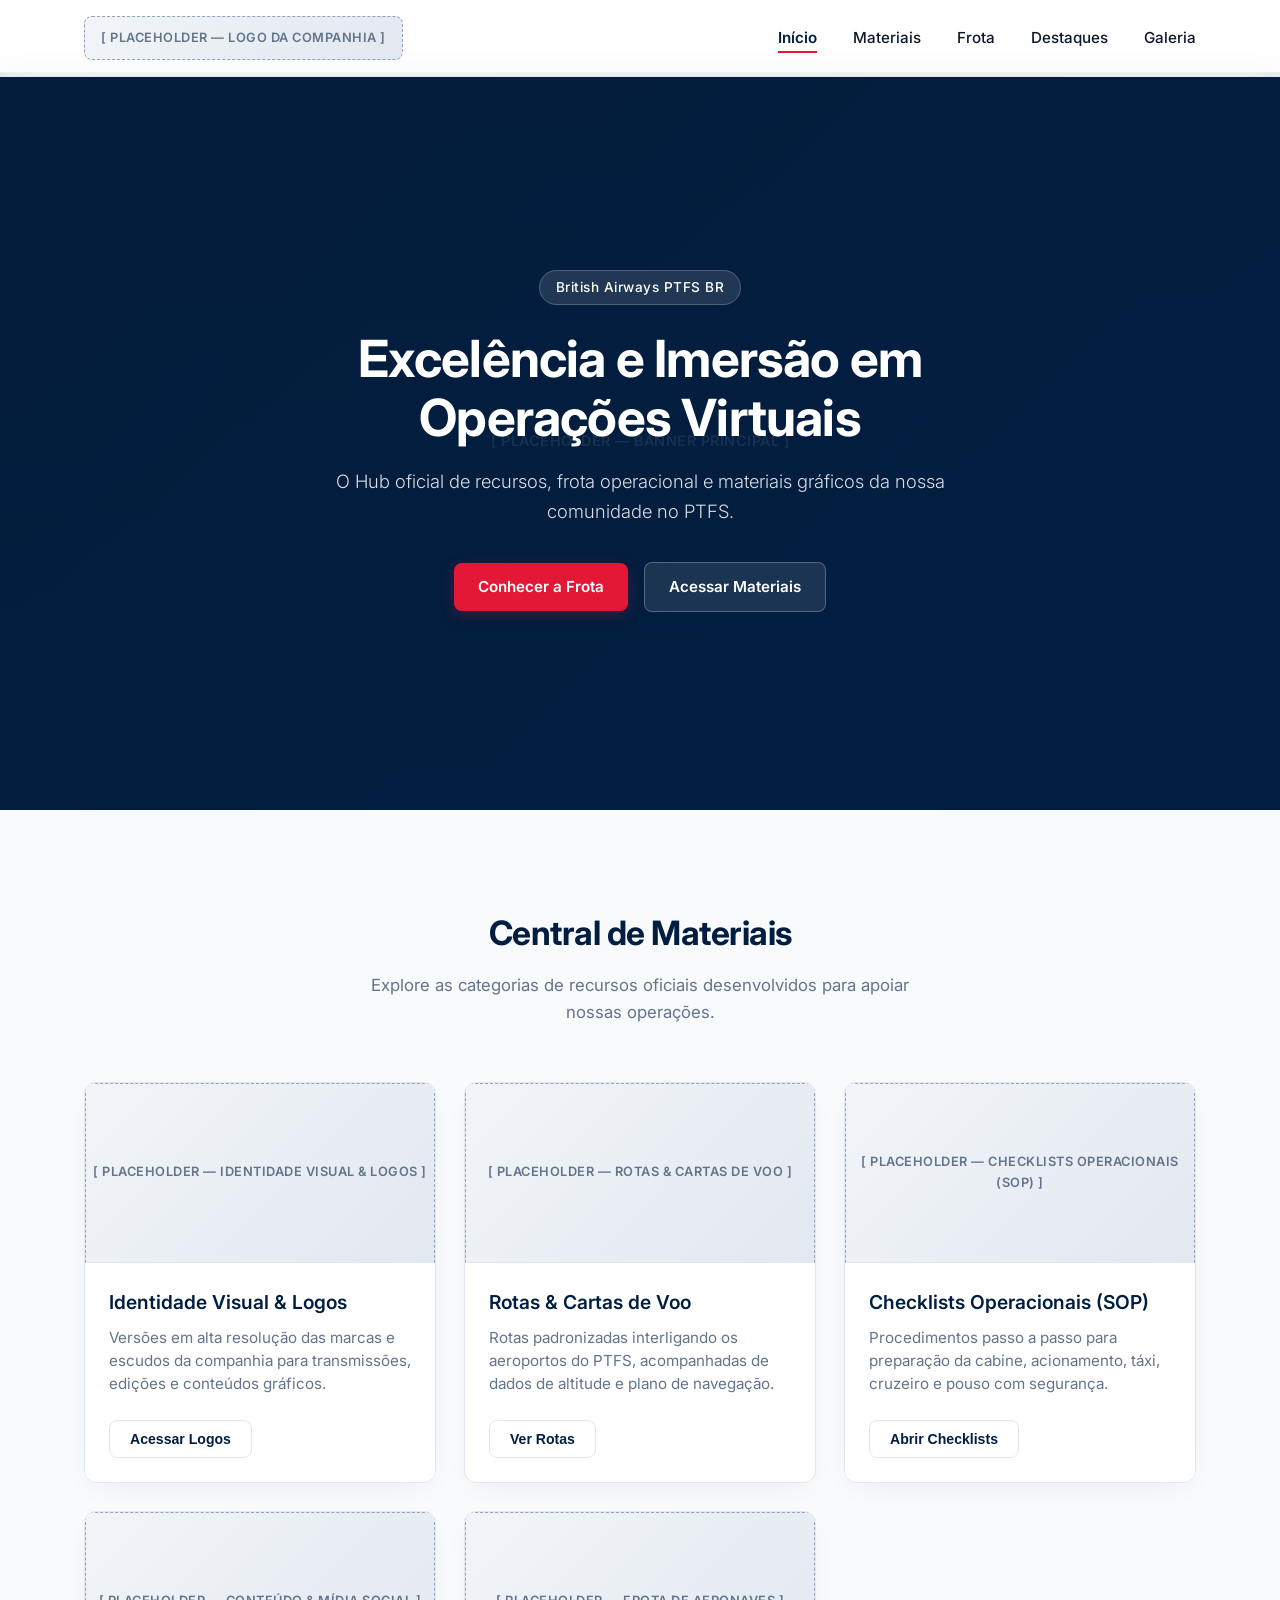
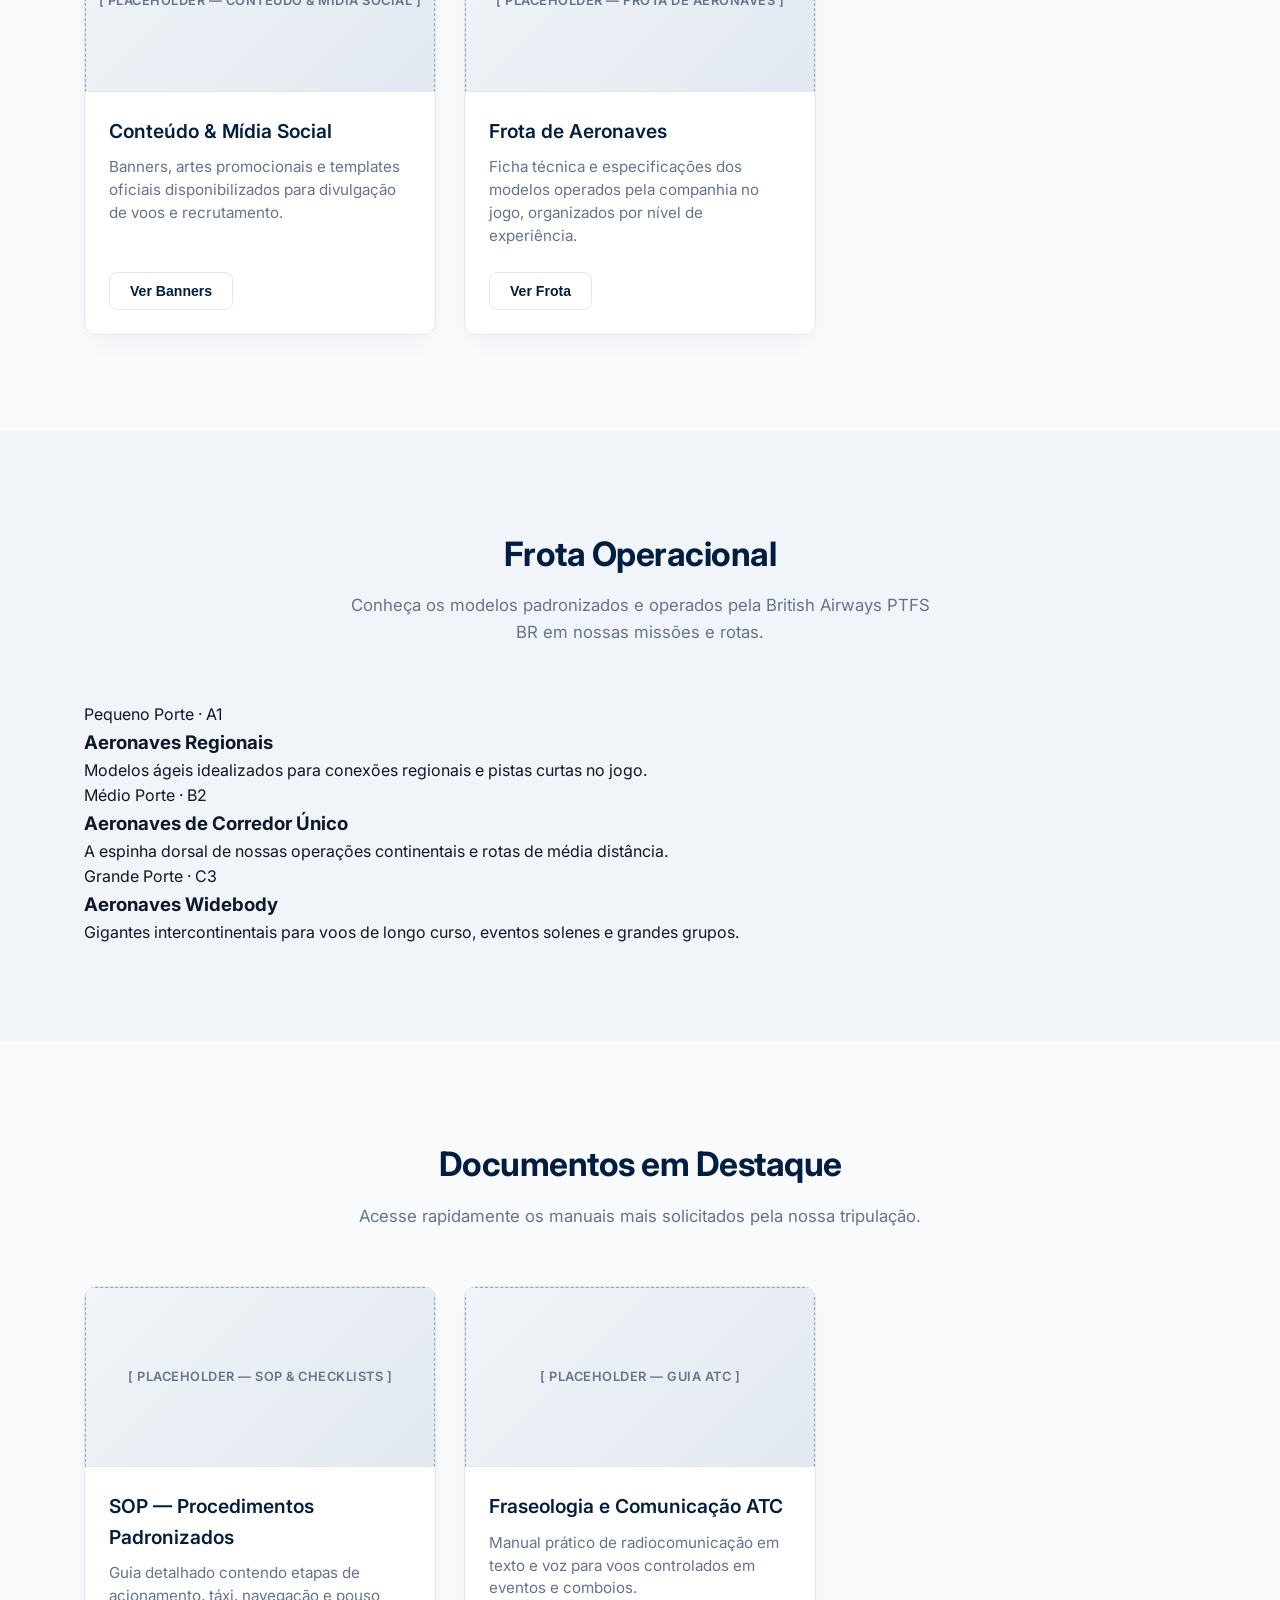
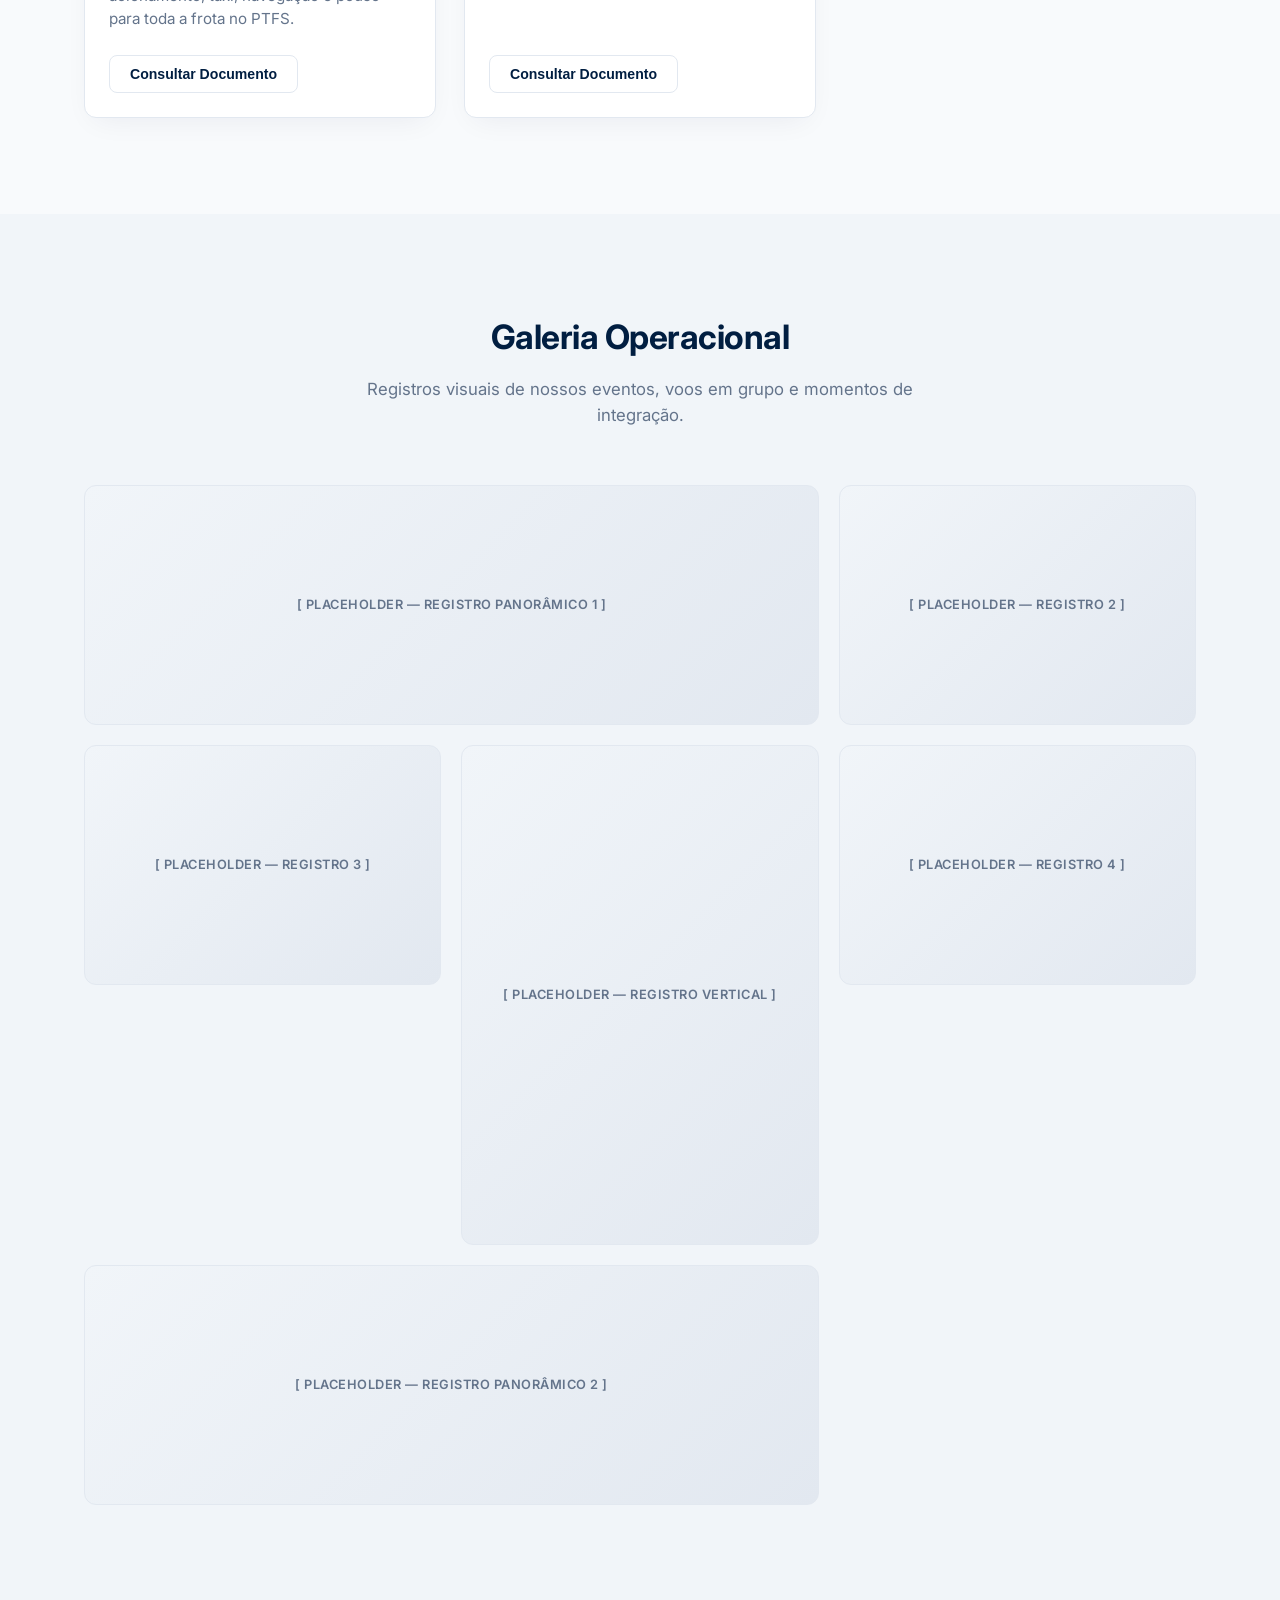
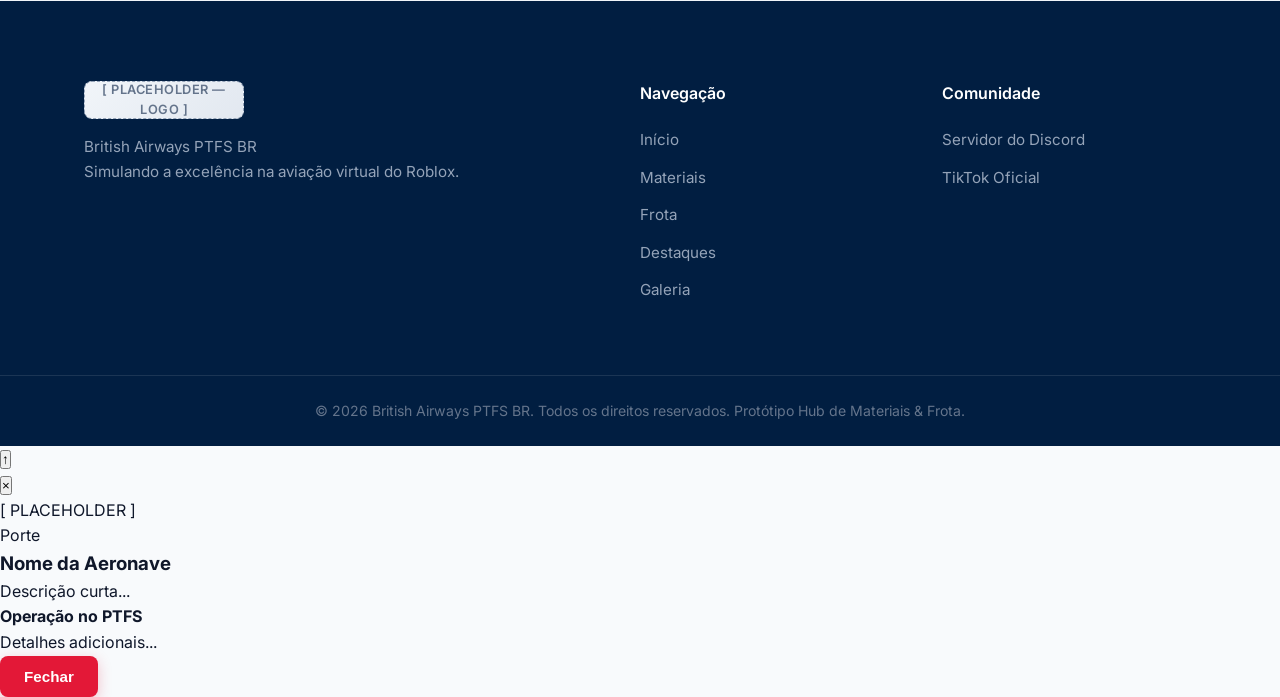
==== index.html @ 7d4530f4 "Update index.html" ====
<!DOCTYPE html>
<html lang="pt-BR">
<head>
    <meta charset="UTF-8">
    <meta name="viewport" content="width=device-width, initial-scale=1.0">
    <title>British Airways PTFS BR | Hub de Materiais & Frota</title>
    
    <!-- Fonte Inter (Moderna e Limpa) -->
    <link rel="preconnect" href="https://fonts.googleapis.com">
    <link rel="preconnect" href="https://fonts.gstatic.com" crossorigin>
    <link href="https://fonts.googleapis.com/css2?family=Inter:wght@300;400;500;600;700&display=swap" rel="stylesheet">
    
    <!-- Estilos globais -->
    <link rel="stylesheet" href="css/style.css">
</head>
<body>

    <!-- Cabeçalho (Navegação Fixo) -->
    <header class="navbar" id="navbar">
        <div class="container nav-container">
            <a href="#inicio" class="logo-link" aria-label="Ir para o início">
                <div class="placeholder-logo">[ PLACEHOLDER — LOGO DA COMPANHIA ]</div>
            </a>
            
            <nav id="nav-menu" class="nav-menu">
                <ul>
                    <li><a href="#inicio" class="nav-link active">Início</a></li>
                    <li><a href="#materiais" class="nav-link">Materiais</a></li>
                    <li><a href="#frota" class="nav-link">Frota</a></li>
                    <li><a href="#destaques" class="nav-link">Destaques</a></li>
                    <li><a href="#galeria" class="nav-link">Galeria</a></li>
                </ul>
            </nav>
            
            <button class="menu-toggle" id="menu-toggle" aria-label="Abrir menu de navegação">
                <span></span>
                <span></span>
                <span></span>
            </button>
        </div>
    </header>

    <!-- Seção Principal (Hero) -->
    <section id="inicio" class="hero">
        <div class="placeholder-hero-bg">[ PLACEHOLDER — BANNER PRINCIPAL ]</div>
        <div class="hero-overlay"></div>
        <div class="container hero-content reveal">
            <span class="hero-badge">British Airways PTFS BR</span>
            <h1>Excelência e Imersão em Operações Virtuais</h1>
            <p>O Hub oficial de recursos, frota operacional e materiais gráficos da nossa comunidade no PTFS.</p>
            <div class="hero-actions">
                <a href="#frota" class="btn-primary">Conhecer a Frota</a>
                <a href="#materiais" class="btn-secondary btn-hero">Acessar Materiais</a>
            </div>
        </div>
    </section>

    <!-- Seção de Materiais -->
    <section id="materiais" class="section">
        <div class="container">
            <div class="section-header reveal">
                <h2>Central de Materiais</h2>
                <p>Explore as categorias de recursos oficiais desenvolvidos para apoiar nossas operações.</p>
            </div>
            
            <!-- Cards injetados via js/script.js -->
            <div class="grid-cards" id="materials-grid"></div>
        </div>
    </section>

    <!-- Seção de Frota -->
    <section id="frota" class="section bg-light">
        <div class="container">
            <div class="section-header reveal">
                <h2>Frota Operacional</h2>
                <p>Conheça os modelos padronizados e operados pela British Airways PTFS BR em nossas missões e rotas.</p>
            </div>

            <!-- Categoria Pequeno Porte -->
            <div class="fleet-category reveal">
                <div class="category-header">
                    <span class="category-badge badge-small">Pequeno Porte · A1</span>
                    <h3>Aeronaves Regionais</h3>
                    <p>Modelos ágeis idealizados para conexões regionais e pistas curtas no jogo.</p>
                </div>
                <div class="grid-cards fleet-grid" id="fleet-pequeno"></div>
            </div>

            <!-- Categoria Médio Porte -->
            <div class="fleet-category reveal">
                <div class="category-header">
                    <span class="category-badge badge-medium">Médio Porte · B2</span>
                    <h3>Aeronaves de Corredor Único</h3>
                    <p>A espinha dorsal de nossas operações continentais e rotas de média distância.</p>
                </div>
                <div class="grid-cards fleet-grid" id="fleet-medio"></div>
            </div>

            <!-- Categoria Grande Porte -->
            <div class="fleet-category reveal">
                <div class="category-header">
                    <span class="category-badge badge-large">Grande Porte · C3</span>
                    <h3>Aeronaves Widebody</h3>
                    <p>Gigantes intercontinentais para voos de longo curso, eventos solenes e grandes grupos.</p>
                </div>
                <div class="grid-cards fleet-grid" id="fleet-grande"></div>
            </div>
        </div>
    </section>

    <!-- Seção de Destaques -->
    <section id="destaques" class="section">
        <div class="container">
            <div class="section-header reveal">
                <h2>Documentos em Destaque</h2>
                <p>Acesse rapidamente os manuais mais solicitados pela nossa tripulação.</p>
            </div>
            
            <div class="grid-cards highlights-grid">
                <!-- Destaque 1 -->
                <div class="card highlight-card reveal">
                    <div class="placeholder-card-img">[ PLACEHOLDER — SOP & CHECKLISTS ]</div>
                    <div class="card-body">
                        <h3>SOP — Procedimentos Padronizados</h3>
                        <p>Guia detalhado contendo etapas de acionamento, táxi, navegação e pouso para toda a frota no PTFS.</p>
                        <button class="btn-secondary btn-toast">Consultar Documento</button>
                    </div>
                </div>
                
                <!-- Destaque 2 -->
                <div class="card highlight-card reveal">
                    <div class="placeholder-card-img">[ PLACEHOLDER — GUIA ATC ]</div>
                    <div class="card-body">
                        <h3>Fraseologia e Comunicação ATC</h3>
                        <p>Manual prático de radiocomunicação em texto e voz para voos controlados em eventos e comboios.</p>
                        <button class="btn-secondary btn-toast">Consultar Documento</button>
                    </div>
                </div>
            </div>
        </div>
    </section>

    <!-- Seção de Galeria -->
    <section id="galeria" class="section bg-light">
        <div class="container">
            <div class="section-header reveal">
                <h2>Galeria Operacional</h2>
                <p>Registros visuais de nossos eventos, voos em grupo e momentos de integração.</p>
            </div>
            
            <div class="gallery-grid">
                <div class="placeholder-gallery span-2 reveal">[ PLACEHOLDER — REGISTRO PANORÂMICO 1 ]</div>
                <div class="placeholder-gallery reveal">[ PLACEHOLDER — REGISTRO 2 ]</div>
                <div class="placeholder-gallery reveal">[ PLACEHOLDER — REGISTRO 3 ]</div>
                <div class="placeholder-gallery tall reveal">[ PLACEHOLDER — REGISTRO VERTICAL ]</div>
                <div class="placeholder-gallery reveal">[ PLACEHOLDER — REGISTRO 4 ]</div>
                <div class="placeholder-gallery span-2 reveal">[ PLACEHOLDER — REGISTRO PANORÂMICO 2 ]</div>
            </div>
        </div>
    </section>

    <!-- Rodapé -->
    <footer class="footer">
        <div class="container footer-grid">
            <div class="footer-brand">
                <div class="placeholder-logo-small">[ PLACEHOLDER — LOGO ]</div>
                <p>British Airways PTFS BR<br>Simulando a excelência na aviação virtual do Roblox.</p>
            </div>
            
            <div class="footer-links">
                <h4>Navegação</h4>
                <ul>
                    <li><a href="#inicio">Início</a></li>
                    <li><a href="#materiais">Materiais</a></li>
                    <li><a href="#frota">Frota</a></li>
                    <li><a href="#destaques">Destaques</a></li>
                    <li><a href="#galeria">Galeria</a></li>
                </ul>
            </div>
            
            <div class="footer-social">
                <h4>Comunidade</h4>
                <ul>
                    <li><a href="https://discord.gg/84JDVBz6Fz" target="_blank" rel="noopener noreferrer">Servidor do Discord</a></li>
                    <li><a href="https://www.tiktok.com/@british.airways.brptfs?_r=1&_t=ZS-9A9cebvQNyE" target="_blank" rel="noopener noreferrer">TikTok Oficial</a></li>
                </ul>
            </div>
        </div>
        
        <div class="footer-bottom">
            <div class="container">
                <p>&copy; 2026 British Airways PTFS BR. Todos os direitos reservados. Protótipo Hub de Materiais & Frota.</p>
            </div>
        </div>
    </footer>

    <!-- Botão Voltar ao Topo -->
    <button class="back-to-top" id="back-to-top" aria-label="Voltar ao topo">&#8593;</button>

    <!-- Modal para Detalhes da Aeronave -->
    <div class="modal-overlay" id="fleet-modal" aria-hidden="true">
        <div class="modal-card">
            <button class="modal-close" id="modal-close" aria-label="Fechar modal">&times;</button>
            <div class="modal-header">
                <div class="placeholder-modal-img" id="modal-img-placeholder">[ PLACEHOLDER ]</div>
            </div>
            <div class="modal-body">
                <span class="category-badge" id="modal-badge">Porte</span>
                <h3 id="modal-title">Nome da Aeronave</h3>
                <p id="modal-desc">Descrição curta...</p>
                <div class="modal-extra">
                    <h4>Operação no PTFS</h4>
                    <p id="modal-details">Detalhes adicionais...</p>
                </div>
                <button class="btn-primary btn-modal-close" id="modal-btn-close">Fechar</button>
            </div>
        </div>
    </div>

    <!-- Lógica de interação -->
    <script src="js/script.js"></script>
</body>
</html>
---- css/style.css ----
/* =========================================================================
   VARIÁVEIS DE IDENTIDADE VISUAL & TEMA CLEAN
   ========================================================================= */
:root {
    --primary-color: #011E41;      /* Azul Marinho Corporativo */
    --primary-light: #0A2F5C;      /* Variativo sutil para hovers */
    --accent-color: #E31837;       /* Vermelho British Airways */
    --accent-hover: #C0122B;       /* Vermelho escuro para hover */
    --background-color: #F8FAFC;  /* Fundo ultra-clean */
    --surface-color: #FFFFFF;     /* Branco puro para cards */
    --text-main: #0F172A;         /* Texto escuro com alto contraste */
    --text-muted: #64748B;       /* Texto secundário moderno */
    --border-color: #E2E8F0;     /* Bordas sutis */
    --border-hover: #CBD5E1;      /* Borda ao focar */
    
    --radius-sm: 8px;
    --radius-md: 12px;
    --radius-lg: 18px;
    
    --shadow-subtle: 0 2px 10px rgba(1, 30, 65, 0.03);
    --shadow-card: 0 10px 30px -10px rgba(1, 30, 65, 0.07);
    --shadow-hover: 0 20px 35px -12px rgba(1, 30, 65, 0.12);
    
    --transition: all 0.3s cubic-bezier(0.16, 1, 0.3, 1);
}

/* =========================================================================
   RESET E CONFIGURAÇÕES BASE
   ========================================================================= */
* {
    margin: 0;
    padding: 0;
    box-sizing: border-box;
}

html {
    scroll-behavior: smooth;
}

body {
    font-family: 'Inter', -apple-system, BlinkMacSystemFont, sans-serif;
    background-color: var(--background-color);
    color: var(--text-main);
    line-height: 1.6;
    -webkit-font-smoothing: antialiased;
    overflow-x: hidden;
}

a {
    text-decoration: none;
    color: inherit;
}

ul {
    list-style: none;
}

.container {
    width: 100%;
    max-width: 1160px;
    margin: 0 auto;
    padding: 0 24px;
}

/* =========================================================================
   ESTILIZAÇÃO DOS PLACEHOLDERS
   ========================================================================= */
.placeholder-logo,
.placeholder-logo-small,
.placeholder-hero-bg,
.placeholder-card-img,
.placeholder-gallery {
    background: linear-gradient(135deg, #F1F5F9 0%, #E2E8F0 100%);
    border: 1px dashed #94A3B8;
    display: flex;
    align-items: center;
    justify-content: center;
    text-align: center;
    color: var(--text-muted);
    font-size: 0.8rem;
    font-weight: 600;
    letter-spacing: 0.5px;
    text-transform: uppercase;
    user-select: none;
    transition: var(--transition);
}

.placeholder-logo {
    height: 44px;
    padding: 0 16px;
    border-radius: var(--radius-sm);
}

.placeholder-logo-small {
    height: 38px;
    width: 160px;
    border-radius: var(--radius-sm);
}

.placeholder-hero-bg {
    position: absolute;
    top: 0; left: 0; right: 0; bottom: 0;
    border-radius: 0;
    border: none;
    background: linear-gradient(135deg, #0F172A 0%, #011E41 100%);
    color: rgba(255, 255, 255, 0.4);
    font-size: 0.9rem;
    z-index: 1;
}

.placeholder-card-img {
    height: 180px;
    width: 100%;
    border-bottom: 1px solid var(--border-color);
}

.placeholder-gallery {
    height: 100%;
    min-height: 220px;
    border-radius: var(--radius-md);
    border: 1px solid var(--border-color);
}

.placeholder-gallery:hover {
    border-color: var(--border-hover);
    transform: scale(1.01);
}

/* =========================================================================
   BOTÕES E COMPONENTE CTA
   ========================================================================= */
.btn-primary, .btn-secondary {
    display: inline-flex;
    align-items: center;
    justify-content: center;
    padding: 12px 24px;
    border-radius: var(--radius-sm);
    font-weight: 600;
    font-size: 0.95rem;
    cursor: pointer;
    transition: var(--transition);
    border: none;
}

.btn-primary {
    background-color: var(--accent-color);
    color: #FFFFFF;
    box-shadow: 0 4px 14px rgba(227, 24, 55, 0.25);
}

.btn-primary:hover {
    background-color: var(--accent-hover);
    transform: translateY(-2px);
    box-shadow: 0 6px 20px rgba(227, 24, 55, 0.35);
}

.btn-secondary {
    background-color: var(--surface-color);
    color: var(--primary-color);
    border: 1.5px solid var(--border-color);
}

.btn-secondary:hover {
    border-color: var(--primary-color);
    background-color: var(--primary-color);
    color: #FFFFFF;
    transform: translateY(-2px);
}

.btn-hero {
    background-color: rgba(255, 255, 255, 0.1);
    color: #FFFFFF;
    border: 1px solid rgba(255, 255, 255, 0.25);
    backdrop-filter: blur(10px);
}

.btn-hero:hover {
    background-color: #FFFFFF;
    color: var(--primary-color);
    border-color: #FFFFFF;
}

/* =========================================================================
   CABEÇALHO E NAVEGAÇÃO
   ========================================================================= */
.navbar {
    position: fixed;
    top: 0;
    left: 0;
    width: 100%;
    background-color: rgba(255, 255, 255, 0.88);
    backdrop-filter: blur(16px);
    -webkit-backdrop-filter: blur(16px);
    border-bottom: 1px solid var(--border-color);
    z-index: 1000;
    padding: 16px 0;
    transition: var(--transition);
}

.navbar.scrolled {
    padding: 12px 0;
    background-color: rgba(255, 255, 255, 0.96);
    box-shadow: var(--shadow-subtle);
}

.nav-container {
    display: flex;
    justify-content: space-between;
    align-items: center;
}

.nav-menu ul {
    display: flex;
    gap: 36px;
}

.nav-link {
    font-weight: 500;
    font-size: 0.95rem;
    color: var(--text-main);
    position: relative;
    padding: 4px 0;
    transition: var(--transition);
}

.nav-link::after {
    content: '';
    position: absolute;
    bottom: -2px;
    left: 0;
    width: 0;
    height: 2px;
    background-color: var(--accent-color);
    transition: var(--transition);
}

.nav-link:hover,
.nav-link.active {
    color: var(--primary-color);
    font-weight: 600;
}

.nav-link:hover::after,
.nav-link.active::after {
    width: 100%;
}

.menu-toggle {
    display: none;
    flex-direction: column;
    justify-content: space-between;
    width: 28px;
    height: 20px;
    background: transparent;
    border: none;
    cursor: pointer;
    z-index: 1001;
}

.menu-toggle span {
    width: 100%;
    height: 2px;
    background-color: var(--primary-color);
    border-radius: 2px;
    transition: var(--transition);
}

.menu-toggle.active span:nth-child(1) {
    transform: translateY(9px) rotate(45deg);
}

.menu-toggle.active span:nth-child(2) {
    opacity: 0;
}

.menu-toggle.active span:nth-child(3) {
    transform: translateY(-9px) rotate(-45deg);
}

/* =========================================================================
   SEÇÃO HERO
   ========================================================================= */
.hero {
    position: relative;
    min-height: 82vh;
    display: flex;
    align-items: center;
    justify-content: center;
    text-align: center;
    margin-top: 72px;
    padding: 80px 0;
    overflow: hidden;
}

.hero-overlay {
    position: absolute;
    top: 0; left: 0; right: 0; bottom: 0;
    background: linear-gradient(180deg, rgba(1, 30, 65, 0.75) 0%, rgba(1, 30, 65, 0.85) 100%);
    z-index: 2;
}

.hero-content {
    position: relative;
    z-index: 3;
    color: #FFFFFF;
    max-width: 760px;
}

.hero-badge {
    display: inline-block;
    padding: 6px 16px;
    background: rgba(255, 255, 255, 0.12);
    border: 1px solid rgba(255, 255, 255, 0.2);
    border-radius: 50px;
    font-size: 0.85rem;
    font-weight: 500;
    letter-spacing: 0.5px;
    margin-bottom: 24px;
    backdrop-filter: blur(8px);
}

.hero-content h1 {
    font-size: 3.2rem;
    font-weight: 700;
    line-height: 1.15;
    margin-bottom: 20px;
    letter-spacing: -0.8px;
}

.hero-content p {
    font-size: 1.15rem;
    font-weight: 300;
    color: rgba(255, 255, 255, 0.85);
    margin-bottom: 36px;
    max-width: 640px;
    margin-left: auto;
    margin-right: auto;
}

.hero-actions {
    display: flex;
    gap: 16px;
    justify-content: center;
    align-items: center;
}

/* =========================================================================
   ESTRUTURA DE SEÇÕES E GRIDS
   ========================================================================= */
.section {
    padding: 96px 0;
}

.bg-light {
    background-color: #F1F5F9;
}

.section-header {
    text-align: center;
    margin-bottom: 56px;
    max-width: 580px;
    margin-left: auto;
    margin-right: auto;
}

.section-header h2 {
    font-size: 2.1rem;
    color: var(--primary-color);
    font-weight: 700;
    letter-spacing: -0.5px;
    margin-bottom: 12px;
}

.section-header p {
    color: var(--text-muted);
    font-size: 1.05rem;
}

.grid-cards {
    display: grid;
    grid-template-columns: repeat(auto-fill, minmax(310px, 1fr));
    gap: 28px;
}

/* =========================================================================
   CARDS CLEAN E ELEGANTES
   ========================================================================= */
.card {
    background-color: var(--surface-color);
    border-radius: var(--radius-md);
    overflow: hidden;
    border: 1px solid var(--border-color);
    box-shadow: var(--shadow-card);
    transition: var(--transition);
    display: flex;
    flex-direction: column;
}

.card:hover {
    transform: translateY(-6px);
    box-shadow: var(--shadow-hover);
    border-color: var(--border-hover);
}

.card-body {
    padding: 24px;
    display: flex;
    flex-direction: column;
    flex-grow: 1;
}

.card-body h3 {
    font-size: 1.2rem;
    color: var(--primary-color);
    font-weight: 600;
    margin-bottom: 10px;
}

.card-body p {
    color: var(--text-muted);
    font-size: 0.95rem;
    margin-bottom: 24px;
    line-height: 1.5;
    flex-grow: 1;
}

.card-body .btn-secondary {
    align-self: flex-start;
    padding: 10px 20px;
    font-size: 0.88rem;
}

/* =========================================================================
   GALERIA MASONRY CLEAN
   ========================================================================= */
.gallery-grid {
    display: grid;
    grid-template-columns: repeat(auto-fit, minmax(280px, 1fr));
    gap: 20px;
    grid-auto-rows: 240px;
}

.gallery-grid .span-2 {
    grid-column: span 2;
}

.gallery-grid .tall {
    grid-row: span 2;
}

/* =========================================================================
   RODAPÉ (FOOTER)
   ========================================================================= */
.footer {
    background-color: var(--primary-color);
    color: #FFFFFF;
    padding-top: 80px;
}

.footer-grid {
    display: grid;
    grid-template-columns: 2fr 1fr 1fr;
    gap: 48px;
    padding-bottom: 60px;
}

.footer-brand p {
    margin-top: 16px;
    color: #94A3B8;
    font-size: 0.95rem;
    line-height: 1.6;
}

.footer-links h4, .footer-social h4 {
    font-size: 1rem;
    font-weight: 600;
    margin-bottom: 20px;
    color: #FFFFFF;
}

.footer ul li {
    margin-bottom: 12px;
}

.footer ul a {
    color: #94A3B8;
    font-size: 0.95rem;
    transition: var(--transition);
}

.footer ul a:hover {
    color: #FFFFFF;
    padding-left: 4px;
}

.footer-bottom {
    border-top: 1px solid rgba(255, 255, 255, 0.1);
    padding: 24px 0;
    text-align: center;
    color: #64748B;
    font-size: 0.88rem;
}

/* =========================================================================
   SISTEMA DE NOTIFICAÇÃO TOAST
   ========================================================================= */
.toast-container {
    position: fixed;
    bottom: 24px;
    right: 24px;
    z-index: 2000;
    display: flex;
    flex-direction: column;
    gap: 12px;
}

.toast {
    background-color: var(--primary-color);
    color: #FFFFFF;
    padding: 14px 20px;
    border-radius: var(--radius-sm);
    font-size: 0.9rem;
    font-weight: 500;
    box-shadow: 0 10px 25px rgba(0, 0, 0, 0.2);
    border-left: 4px solid var(--accent-color);
    opacity: 0;
    transform: translateY(20px);
    transition: var(--transition);
}

.toast.show {
    opacity: 1;
    transform: translateY(0);
}

/* =========================================================================
   ANIMAÇÕES REVEAL (SCROLL FLUIDO)
   ========================================================================= */
.reveal {
    opacity: 0;
    transform: translateY(24px);
    transition: opacity 0.8s cubic-bezier(0.16, 1, 0.3, 1), transform 0.8s cubic-bezier(0.16, 1, 0.3, 1);
}

.reveal.active {
    opacity: 1;
    transform: translateY(0);
}

/* =========================================================================
   RESPONSIVIDADE (MOBILE & TABLETS)
   ========================================================================= */
@media (max-width: 900px) {
    .hero-content h1 {
        font-size: 2.5rem;
    }

    .gallery-grid .span-2 {
        grid-column: span 1;
    }
    
    .footer-grid {
        grid-template-columns: 1fr;
        gap: 36px;
    }
}

@media (max-width: 768px) {
    .menu-toggle {
        display: flex;
    }

    .nav-menu {
        position: fixed;
        top: 0;
        right: -100%;
        width: 80%;
        max-width: 320px;
        height: 100vh;
        background-color: var(--surface-color);
        box-shadow: -10px 0 30px rgba(0, 0, 0, 0.15);
        padding: 100px 32px 40px 32px;
        transition: right 0.4s cubic-bezier(0.16, 1, 0.3, 1);
        z-index: 999;
    }

    .nav-menu.active {
        right: 0;
    }

    .nav-menu ul {
        flex-direction: column;
        gap: 24px;
    }

    .nav-link {
        font-size: 1.1rem;
    }

    .hero-actions {
        flex-direction: column;
        width: 100%;
    }

    .hero-actions .btn-primary,
    .hero-actions .btn-secondary {
        width: 100%;
    }
}
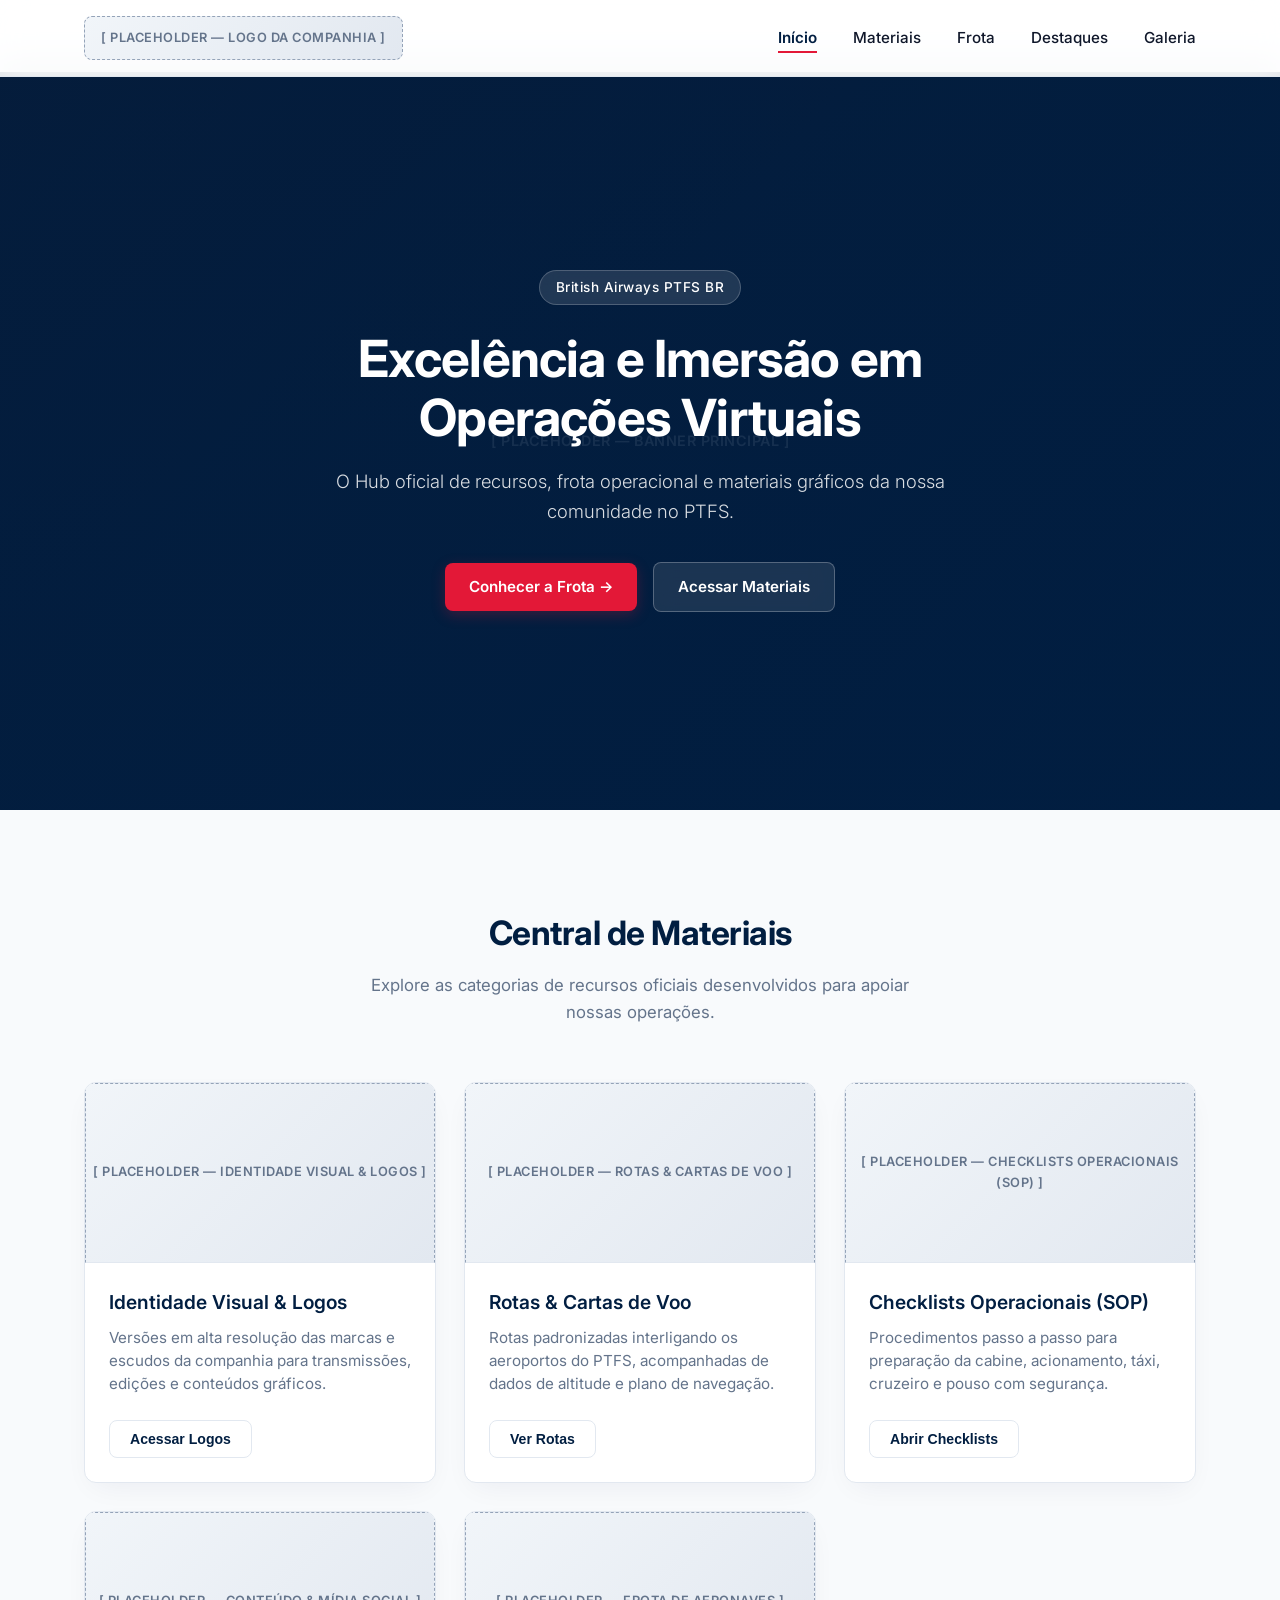
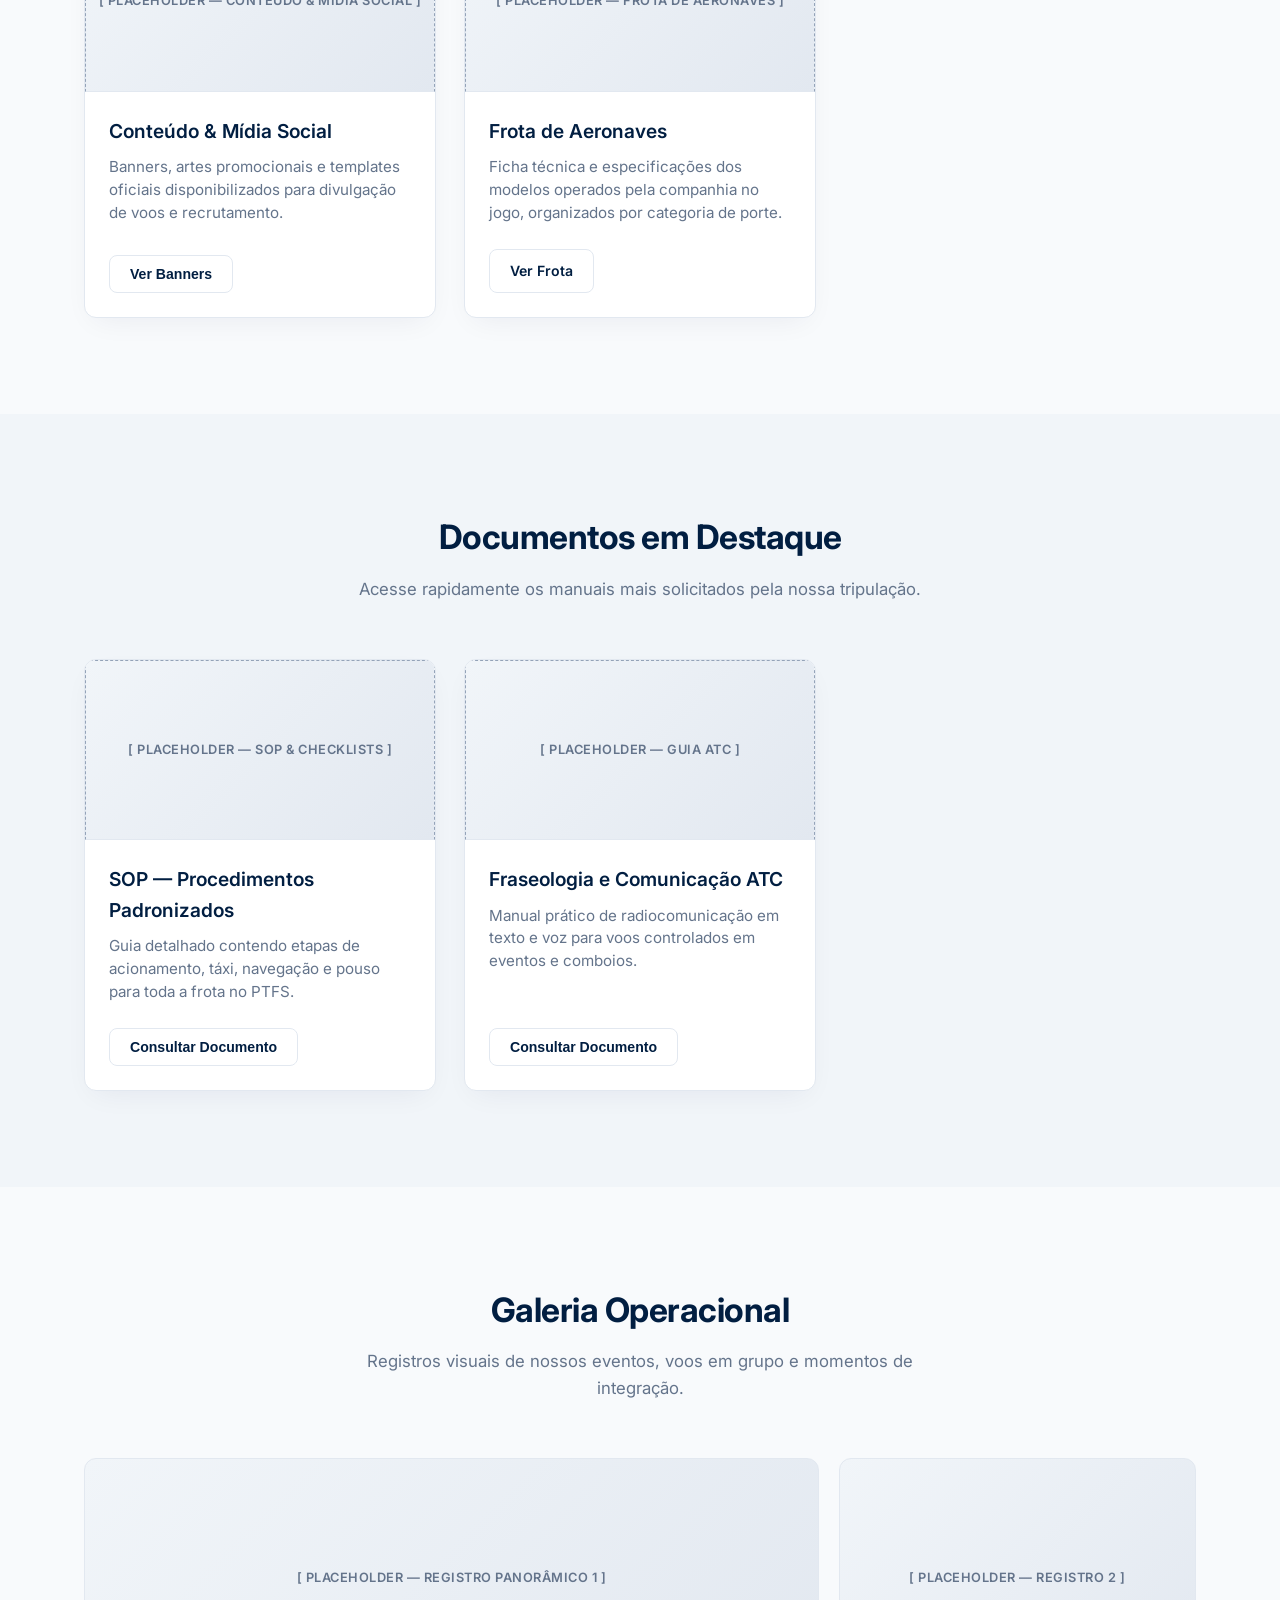
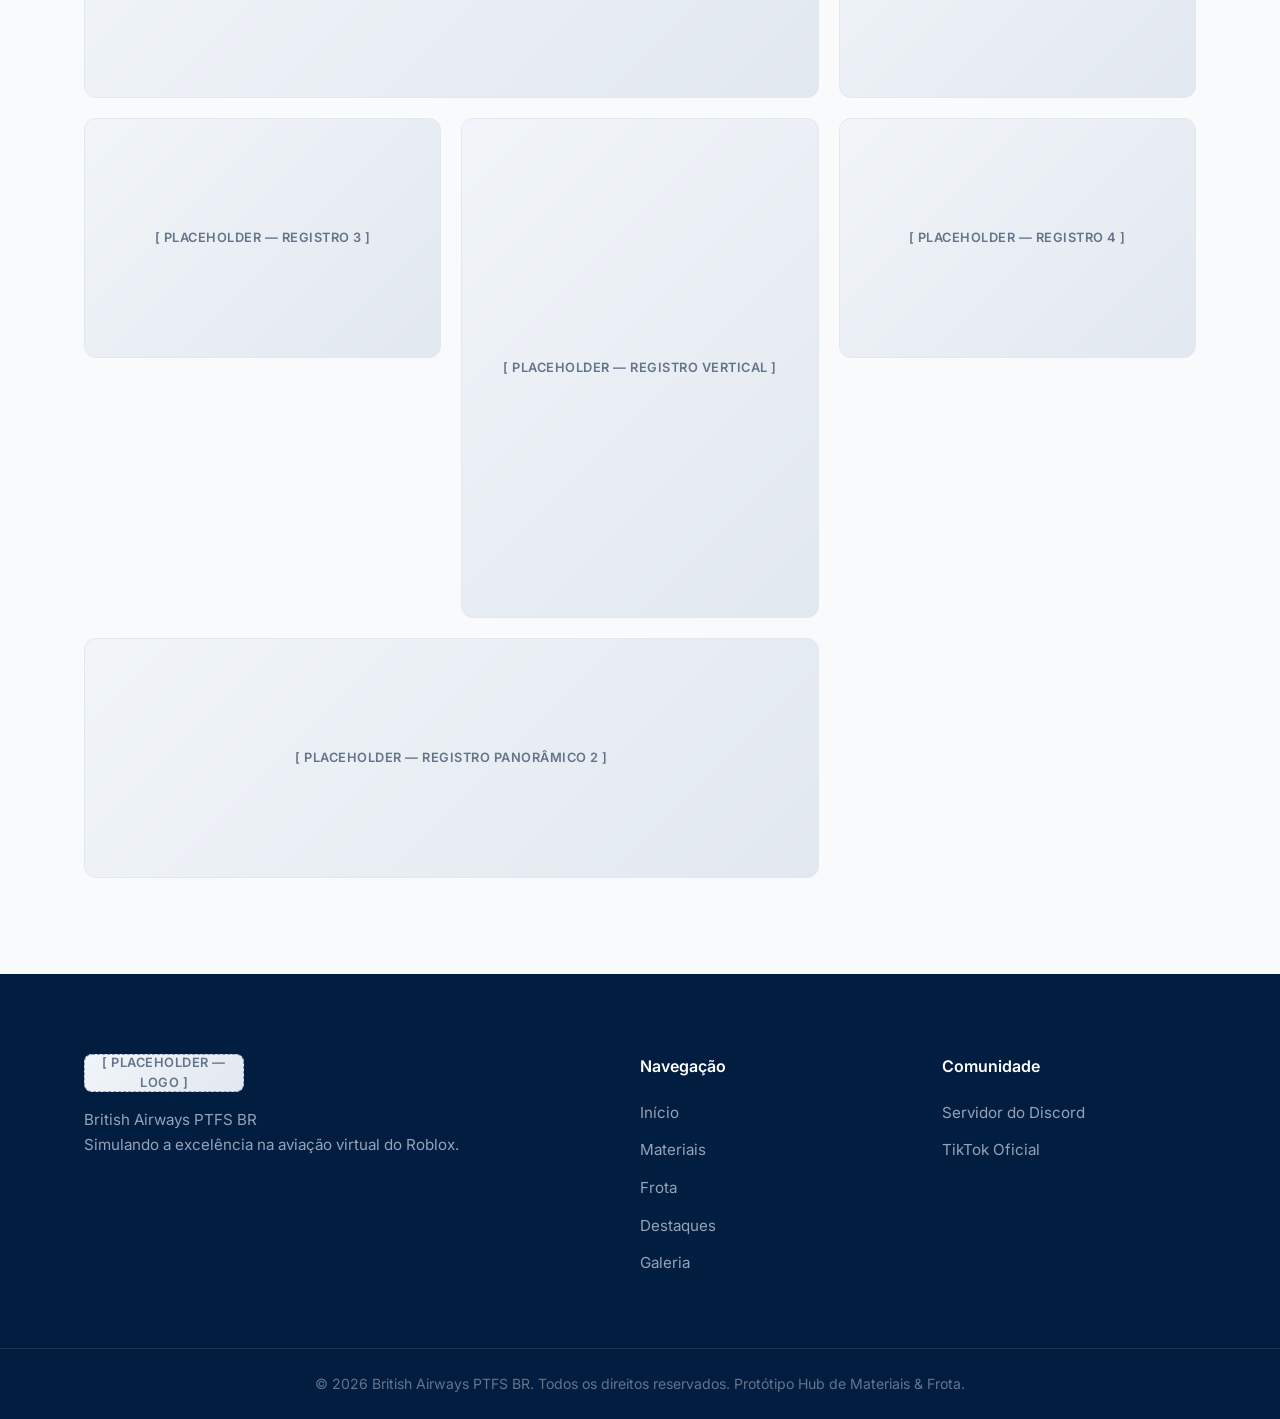
==== commit b5be9150: "Update index.html" ====
--- a/index.html
+++ b/index.html
@@ -3,7 +3,7 @@
 <head>
     <meta charset="UTF-8">
     <meta name="viewport" content="width=device-width, initial-scale=1.0">
-    <title>British Airways PTFS BR | Hub de Materiais & Frota</title>
+    <title>British Airways PTFS BR | Hub de Materiais</title>
     
     <!-- Fonte Inter (Moderna e Limpa) -->
     <link rel="preconnect" href="https://fonts.googleapis.com">
@@ -26,7 +26,7 @@
                 <ul>
                     <li><a href="#inicio" class="nav-link active">Início</a></li>
                     <li><a href="#materiais" class="nav-link">Materiais</a></li>
-                    <li><a href="#frota" class="nav-link">Frota</a></li>
+                    <li><a href="pages/fleet.html" class="nav-link">Frota</a></li>
                     <li><a href="#destaques" class="nav-link">Destaques</a></li>
                     <li><a href="#galeria" class="nav-link">Galeria</a></li>
                 </ul>
@@ -49,7 +49,7 @@
             <h1>Excelência e Imersão em Operações Virtuais</h1>
             <p>O Hub oficial de recursos, frota operacional e materiais gráficos da nossa comunidade no PTFS.</p>
             <div class="hero-actions">
-                <a href="#frota" class="btn-primary">Conhecer a Frota</a>
+                <a href="pages/fleet.html" class="btn-primary">Conhecer a Frota &rarr;</a>
                 <a href="#materiais" class="btn-secondary btn-hero">Acessar Materiais</a>
             </div>
         </div>
@@ -68,48 +68,8 @@
         </div>
     </section>
 
-    <!-- Seção de Frota -->
-    <section id="frota" class="section bg-light">
-        <div class="container">
-            <div class="section-header reveal">
-                <h2>Frota Operacional</h2>
-                <p>Conheça os modelos padronizados e operados pela British Airways PTFS BR em nossas missões e rotas.</p>
-            </div>
-
-            <!-- Categoria Pequeno Porte -->
-            <div class="fleet-category reveal">
-                <div class="category-header">
-                    <span class="category-badge badge-small">Pequeno Porte · A1</span>
-                    <h3>Aeronaves Regionais</h3>
-                    <p>Modelos ágeis idealizados para conexões regionais e pistas curtas no jogo.</p>
-                </div>
-                <div class="grid-cards fleet-grid" id="fleet-pequeno"></div>
-            </div>
-
-            <!-- Categoria Médio Porte -->
-            <div class="fleet-category reveal">
-                <div class="category-header">
-                    <span class="category-badge badge-medium">Médio Porte · B2</span>
-                    <h3>Aeronaves de Corredor Único</h3>
-                    <p>A espinha dorsal de nossas operações continentais e rotas de média distância.</p>
-                </div>
-                <div class="grid-cards fleet-grid" id="fleet-medio"></div>
-            </div>
-
-            <!-- Categoria Grande Porte -->
-            <div class="fleet-category reveal">
-                <div class="category-header">
-                    <span class="category-badge badge-large">Grande Porte · C3</span>
-                    <h3>Aeronaves Widebody</h3>
-                    <p>Gigantes intercontinentais para voos de longo curso, eventos solenes e grandes grupos.</p>
-                </div>
-                <div class="grid-cards fleet-grid" id="fleet-grande"></div>
-            </div>
-        </div>
-    </section>
-
     <!-- Seção de Destaques -->
-    <section id="destaques" class="section">
+    <section id="destaques" class="section bg-light">
         <div class="container">
             <div class="section-header reveal">
                 <h2>Documentos em Destaque</h2>
@@ -141,7 +101,7 @@
     </section>
 
     <!-- Seção de Galeria -->
-    <section id="galeria" class="section bg-light">
+    <section id="galeria" class="section">
         <div class="container">
             <div class="section-header reveal">
                 <h2>Galeria Operacional</h2>
@@ -172,7 +132,7 @@
                 <ul>
                     <li><a href="#inicio">Início</a></li>
                     <li><a href="#materiais">Materiais</a></li>
-                    <li><a href="#frota">Frota</a></li>
+                    <li><a href="pages/fleet.html">Frota</a></li>
                     <li><a href="#destaques">Destaques</a></li>
                     <li><a href="#galeria">Galeria</a></li>
                 </ul>
@@ -197,26 +157,6 @@
     <!-- Botão Voltar ao Topo -->
     <button class="back-to-top" id="back-to-top" aria-label="Voltar ao topo">&#8593;</button>
 
-    <!-- Modal para Detalhes da Aeronave -->
-    <div class="modal-overlay" id="fleet-modal" aria-hidden="true">
-        <div class="modal-card">
-            <button class="modal-close" id="modal-close" aria-label="Fechar modal">&times;</button>
-            <div class="modal-header">
-                <div class="placeholder-modal-img" id="modal-img-placeholder">[ PLACEHOLDER ]</div>
-            </div>
-            <div class="modal-body">
-                <span class="category-badge" id="modal-badge">Porte</span>
-                <h3 id="modal-title">Nome da Aeronave</h3>
-                <p id="modal-desc">Descrição curta...</p>
-                <div class="modal-extra">
-                    <h4>Operação no PTFS</h4>
-                    <p id="modal-details">Detalhes adicionais...</p>
-                </div>
-                <button class="btn-primary btn-modal-close" id="modal-btn-close">Fechar</button>
-            </div>
-        </div>
-    </div>
-
     <!-- Lógica de interação -->
     <script src="js/script.js"></script>
 </body>
--- a/css/style.css
+++ b/css/style.css
@@ -69,7 +69,8 @@
 .placeholder-logo-small,
 .placeholder-hero-bg,
 .placeholder-card-img,
-.placeholder-gallery {
+.placeholder-gallery,
+.placeholder-modal-img {
     background: linear-gradient(135deg, #F1F5F9 0%, #E2E8F0 100%);
     border: 1px dashed #94A3B8;
     display: flex;
@@ -124,6 +125,12 @@
 .placeholder-gallery:hover {
     border-color: var(--border-hover);
     transform: scale(1.01);
+}
+
+.placeholder-modal-img {
+    height: 200px;
+    width: 100%;
+    border-radius: var(--radius-md) var(--radius-md) 0 0;
 }
 
 /* =========================================================================
@@ -429,6 +436,113 @@
     padding: 10px 20px;
     font-size: 0.88rem;
 }
+/* =========================================================================
+   SEÇÃO DE FROTA & CATEGORIAS
+   ========================================================================= */
+.fleet-category {
+    margin-bottom: 64px;
+}
+
+.fleet-category:last-child {
+    margin-bottom: 0;
+}
+
+.category-header {
+    margin-bottom: 24px;
+}
+
+.category-header h3 {
+    font-size: 1.5rem;
+    color: var(--primary-color);
+    font-weight: 700;
+    margin-top: 8px;
+    margin-bottom: 4px;
+}
+
+.category-header p {
+    color: var(--text-muted);
+    font-size: 0.95rem;
+}
+
+.category-badge {
+    display: inline-block;
+    padding: 4px 12px;
+    border-radius: 50px;
+    font-size: 0.78rem;
+    font-weight: 600;
+    letter-spacing: 0.4px;
+    text-transform: uppercase;
+    width: fit-content;
+}
+
+.badge-small {
+    background-color: #E0F2FE;
+    color: #0369A1;
+    border: 1px solid #BAE6FD;
+}
+
+.badge-medium {
+    background-color: #FEF3C7;
+    color: #B45309;
+    border: 1px solid #FDE68A;
+}
+
+.badge-large {
+    background-color: #FEE2E2;
+    color: #B91C1C;
+    border: 1px solid #FECACA;
+}
+
+.fleet-card {
+    cursor: pointer;
+    position: relative;
+}
+
+.fleet-card .card-body {
+    padding: 20px 24px;
+}
+
+.fleet-card .card-top {
+    display: flex;
+    justify-content: space-between;
+    align-items: center;
+    margin-bottom: 12px;
+}
+
+.fleet-card h3 {
+    font-size: 1.25rem;
+    color: var(--primary-color);
+    margin-bottom: 8px;
+}
+
+.fleet-card p {
+    font-size: 0.92rem;
+    margin-bottom: 18px;
+}
+
+.fleet-card-footer {
+    display: flex;
+    align-items: center;
+    justify-content: space-between;
+    padding-top: 14px;
+    border-top: 1px solid var(--border-color);
+    margin-top: auto;
+}
+
+.fleet-card-action {
+    font-size: 0.85rem;
+    font-weight: 600;
+    color: var(--primary-color);
+    display: flex;
+    align-items: center;
+    gap: 6px;
+    transition: var(--transition);
+}
+
+.fleet-card:hover .fleet-card-action {
+    color: var(--accent-color);
+    transform: translateX(3px);
+}
 
 /* =========================================================================
    GALERIA MASONRY CLEAN
@@ -531,6 +645,151 @@
 .toast.show {
     opacity: 1;
     transform: translateY(0);
+}
+
+/* =========================================================================
+   BOTÃO VOLTAR AO TOPO
+   ========================================================================= */
+.back-to-top {
+    position: fixed;
+    bottom: 24px;
+    left: 24px;
+    width: 44px;
+    height: 44px;
+    border-radius: 50%;
+    background-color: var(--primary-color);
+    color: #FFFFFF;
+    border: none;
+    font-size: 1.2rem;
+    cursor: pointer;
+    box-shadow: 0 4px 14px rgba(1, 30, 65, 0.25);
+    opacity: 0;
+    visibility: hidden;
+    transform: translateY(10px);
+    transition: var(--transition);
+    z-index: 990;
+    display: flex;
+    align-items: center;
+    justify-content: center;
+}
+
+.back-to-top.visible {
+    opacity: 1;
+    visibility: visible;
+    transform: translateY(0);
+}
+
+.back-to-top:hover {
+    background-color: var(--accent-color);
+    transform: translateY(-3px);
+}
+
+/* =========================================================================
+   MODAL DE DETALHES DA AERONAVE
+   ========================================================================= */
+.modal-overlay {
+    position: fixed;
+    top: 0; left: 0; right: 0; bottom: 0;
+    background-color: rgba(15, 23, 42, 0.65);
+    backdrop-filter: blur(8px);
+    -webkit-backdrop-filter: blur(8px);
+    z-index: 3000;
+    display: flex;
+    align-items: center;
+    justify-content: center;
+    padding: 24px;
+    opacity: 0;
+    visibility: hidden;
+    transition: var(--transition);
+}
+
+.modal-overlay.active {
+    opacity: 1;
+    visibility: visible;
+}
+
+.modal-card {
+    background-color: var(--surface-color);
+    border-radius: var(--radius-lg);
+    max-width: 520px;
+    width: 100%;
+    position: relative;
+    box-shadow: 0 25px 50px -12px rgba(0, 0, 0, 0.25);
+    overflow: hidden;
+    transform: scale(0.95) translateY(10px);
+    transition: var(--transition);
+}
+
+.modal-overlay.active .modal-card {
+    transform: scale(1) translateY(0);
+}
+
+.modal-close {
+    position: absolute;
+    top: 16px;
+    right: 16px;
+    width: 32px;
+    height: 32px;
+    border-radius: 50%;
+    background-color: rgba(255, 255, 255, 0.85);
+    border: none;
+    font-size: 1.4rem;
+    line-height: 1;
+    color: var(--text-main);
+    cursor: pointer;
+    z-index: 10;
+    display: flex;
+    align-items: center;
+    justify-content: center;
+    transition: var(--transition);
+}
+
+.modal-close:hover {
+    background-color: #FFFFFF;
+    color: var(--accent-color);
+}
+
+.modal-body {
+    padding: 28px;
+}
+
+.modal-body h3 {
+    font-size: 1.6rem;
+    color: var(--primary-color);
+    margin-top: 12px;
+    margin-bottom: 8px;
+}
+
+.modal-body p {
+    color: var(--text-muted);
+    font-size: 0.98rem;
+    line-height: 1.6;
+}
+
+.modal-extra {
+    margin-top: 20px;
+    padding: 16px;
+    background-color: #F8FAFC;
+    border-radius: var(--radius-sm);
+    border-left: 3px solid var(--primary-color);
+}
+
+.modal-extra h4 {
+    font-size: 0.88rem;
+    text-transform: uppercase;
+    letter-spacing: 0.5px;
+    color: var(--primary-color);
+    margin-bottom: 6px;
+}
+
+.modal-extra p {
+    font-size: 0.9rem;
+    color: var(--text-main);
+}
+
+.btn-modal-close {
+    margin-top: 24px;
+    width: 100%;
 }
 
 /* =========================================================================
@@ -606,4 +865,8 @@
     .hero-actions .btn-secondary {
         width: 100%;
     }
-}
+
+    .grid-cards {
+        grid-template-columns: 1fr;
+    }
+}
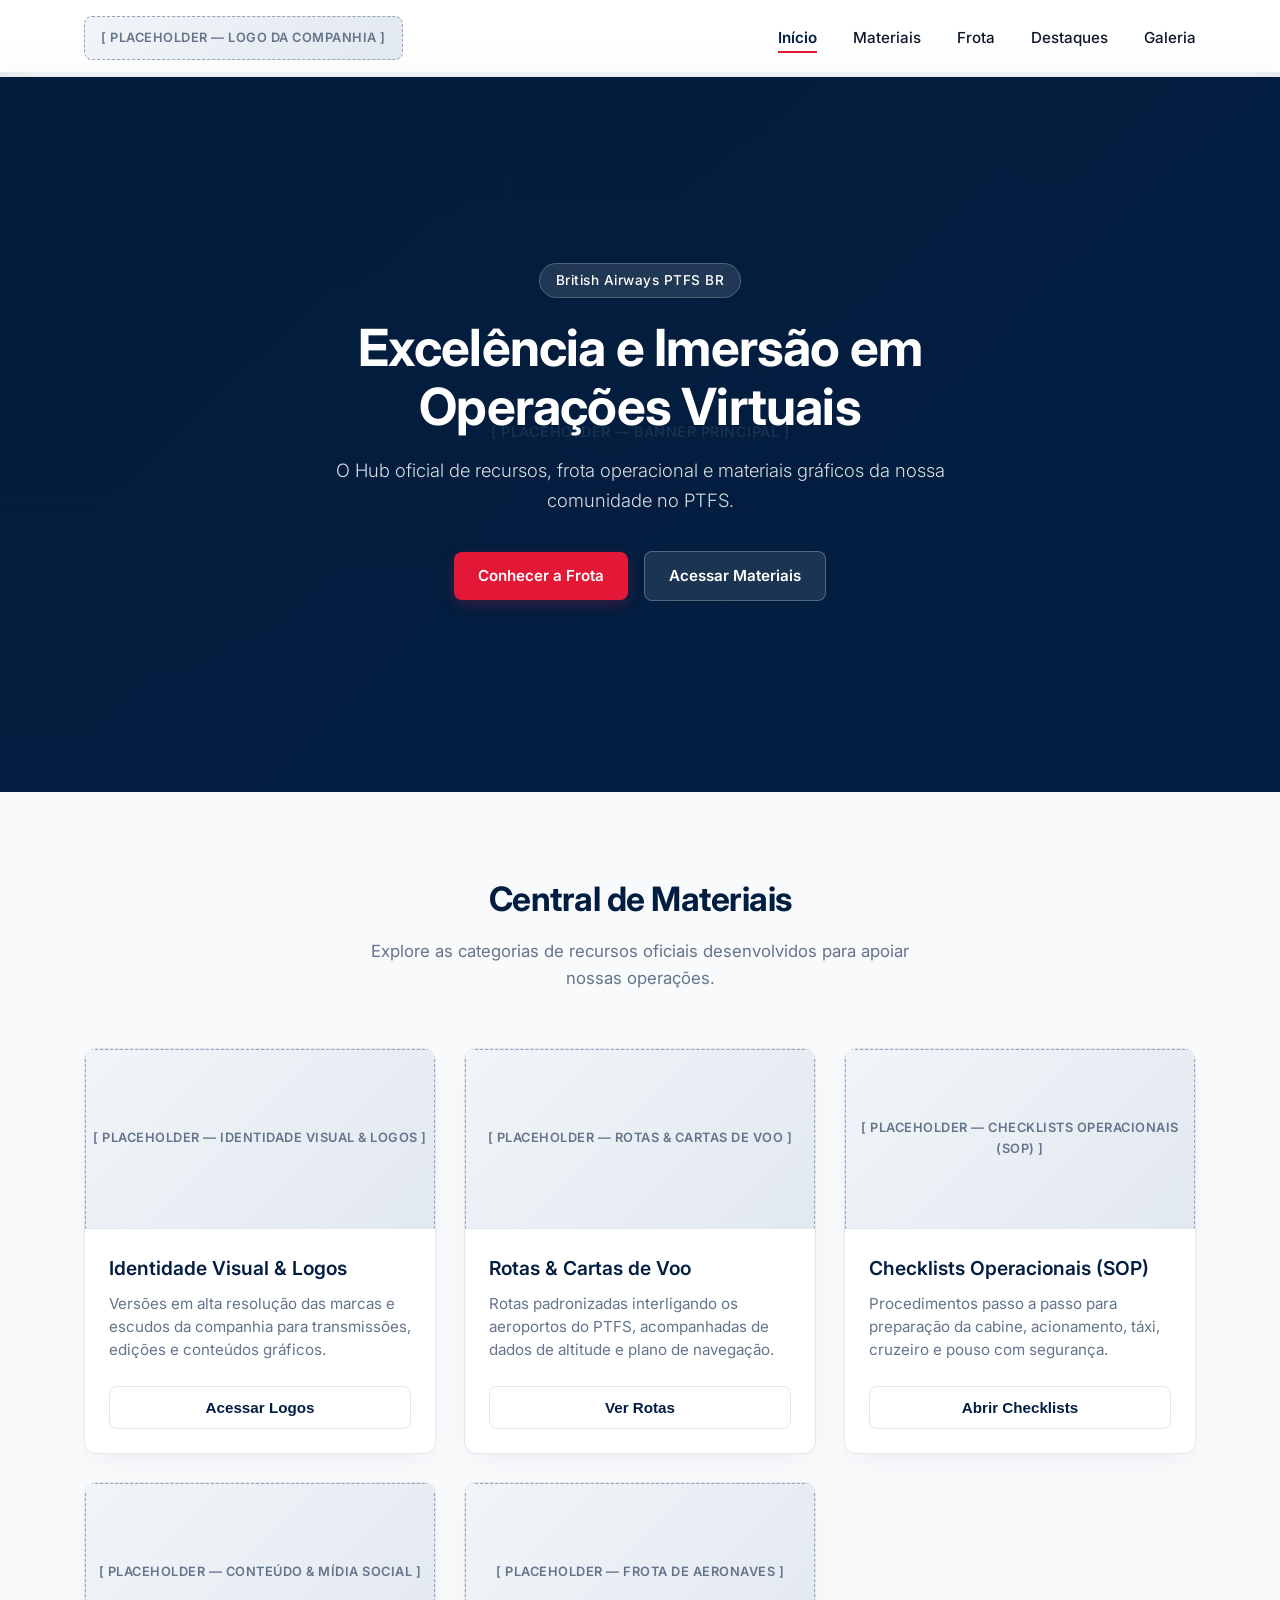
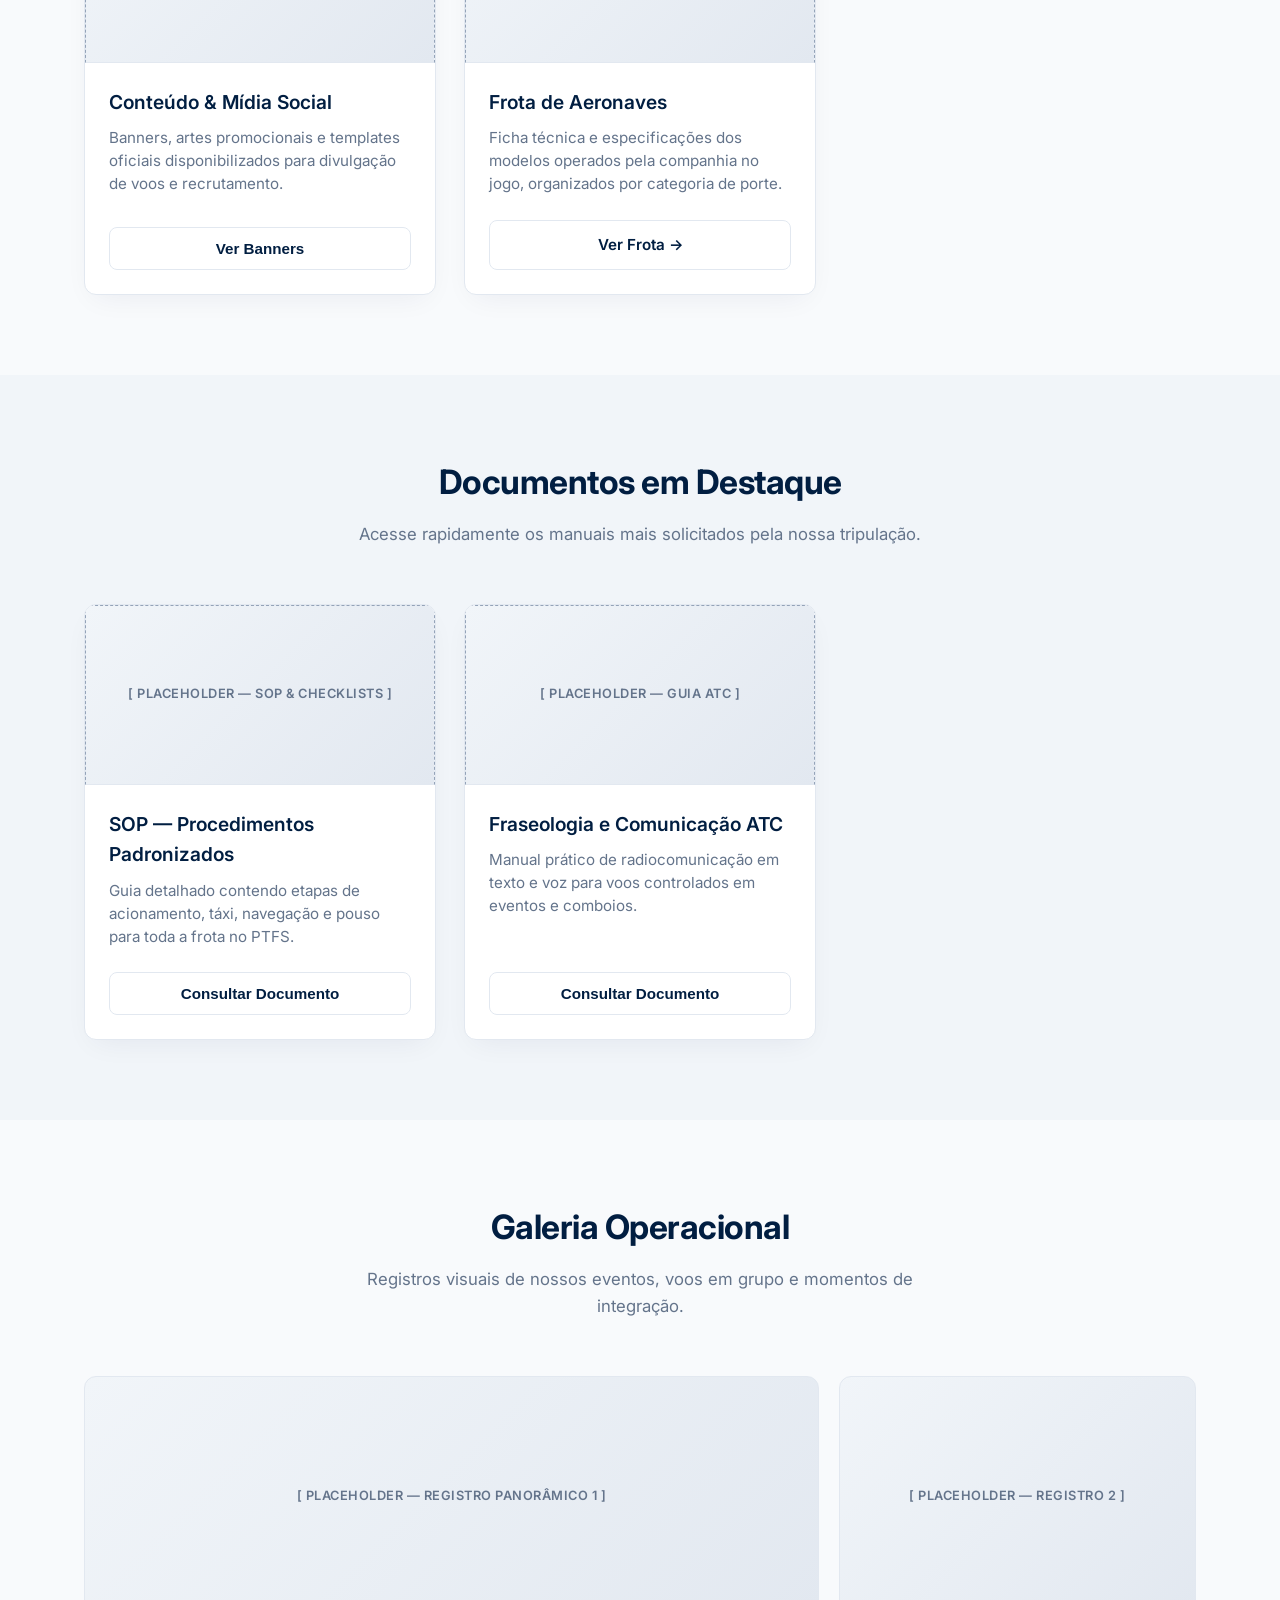
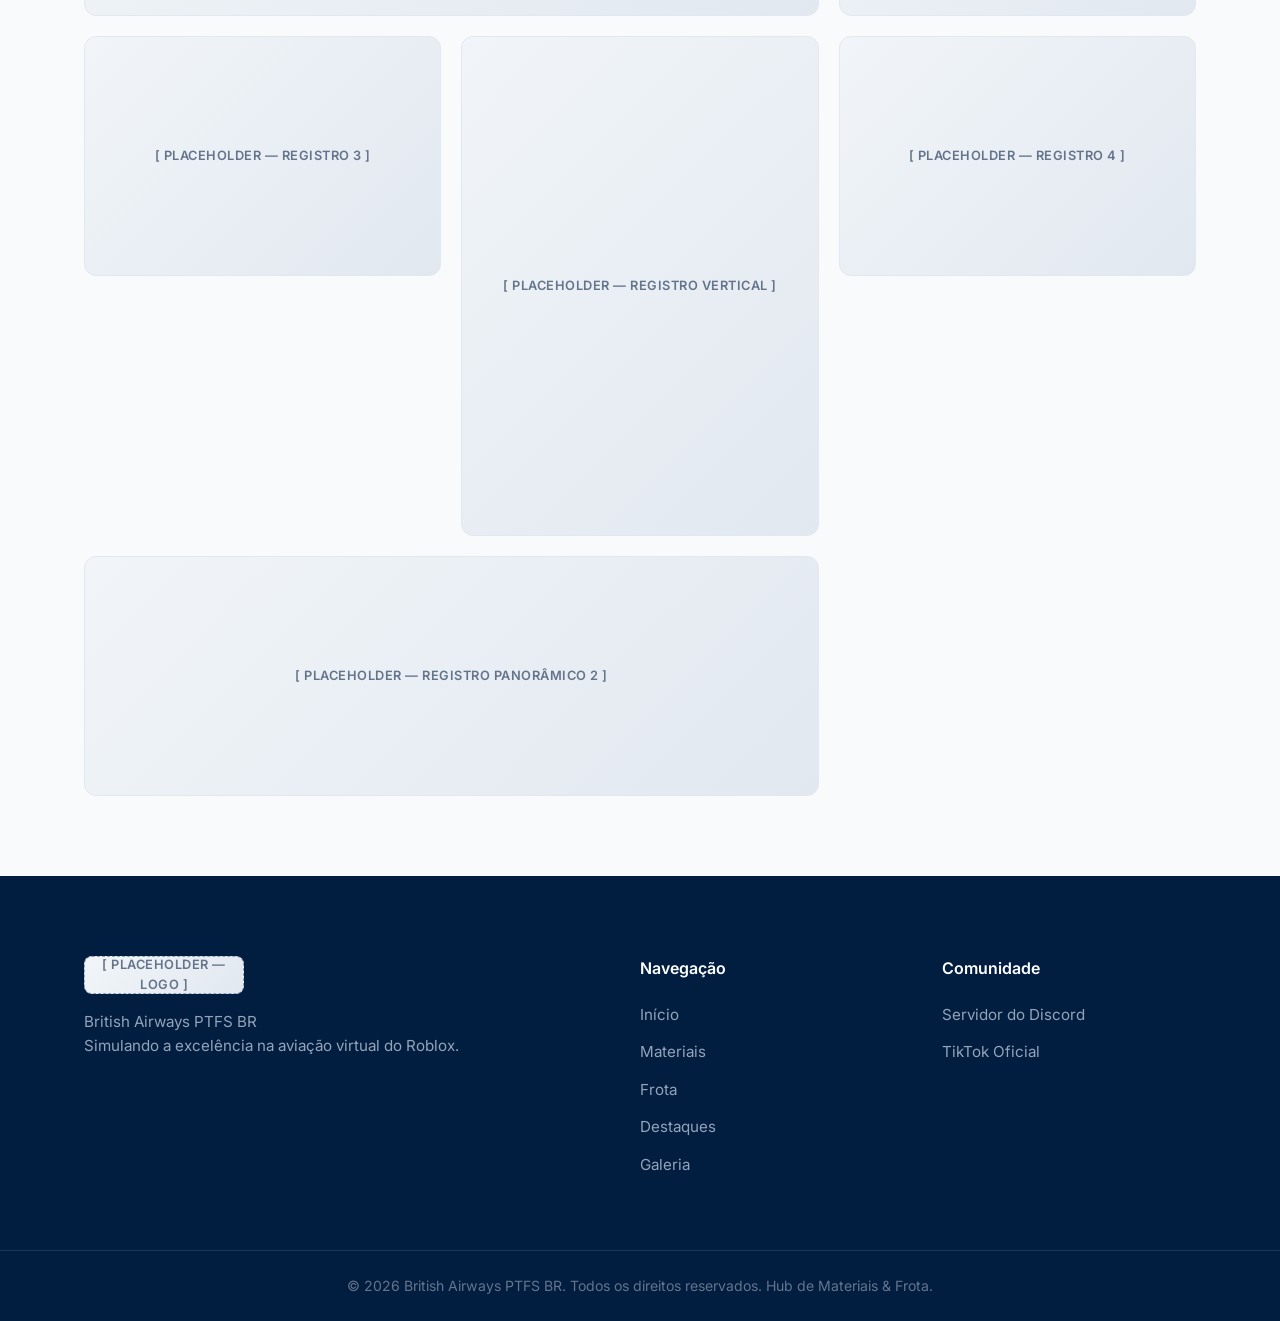
==== commit 42292b28: "Update index.html" ====
--- a/index.html
+++ b/index.html
@@ -5,7 +5,7 @@
     <meta name="viewport" content="width=device-width, initial-scale=1.0">
     <title>British Airways PTFS BR | Hub de Materiais</title>
     
-    <!-- Fonte Inter (Moderna e Limpa) -->
+    <!-- Fonte Inter -->
     <link rel="preconnect" href="https://fonts.googleapis.com">
     <link rel="preconnect" href="https://fonts.gstatic.com" crossorigin>
     <link href="https://fonts.googleapis.com/css2?family=Inter:wght@300;400;500;600;700&display=swap" rel="stylesheet">
@@ -26,7 +26,7 @@
                 <ul>
                     <li><a href="#inicio" class="nav-link active">Início</a></li>
                     <li><a href="#materiais" class="nav-link">Materiais</a></li>
-                    <li><a href="pages/fleet.html" class="nav-link">Frota</a></li>
+                    <li><a href="pages/fleet.html" class="nav-link btn-nav-anim">Frota</a></li>
                     <li><a href="#destaques" class="nav-link">Destaques</a></li>
                     <li><a href="#galeria" class="nav-link">Galeria</a></li>
                 </ul>
@@ -49,7 +49,7 @@
             <h1>Excelência e Imersão em Operações Virtuais</h1>
             <p>O Hub oficial de recursos, frota operacional e materiais gráficos da nossa comunidade no PTFS.</p>
             <div class="hero-actions">
-                <a href="pages/fleet.html" class="btn-primary">Conhecer a Frota &rarr;</a>
+                <a href="pages/fleet.html" class="btn-primary btn-nav-anim">Conhecer a Frota</a>
                 <a href="#materiais" class="btn-secondary btn-hero">Acessar Materiais</a>
             </div>
         </div>
@@ -132,7 +132,7 @@
                 <ul>
                     <li><a href="#inicio">Início</a></li>
                     <li><a href="#materiais">Materiais</a></li>
-                    <li><a href="pages/fleet.html">Frota</a></li>
+                    <li><a href="pages/fleet.html" class="btn-nav-anim">Frota</a></li>
                     <li><a href="#destaques">Destaques</a></li>
                     <li><a href="#galeria">Galeria</a></li>
                 </ul>
@@ -149,7 +149,7 @@
         
         <div class="footer-bottom">
             <div class="container">
-                <p>&copy; 2026 British Airways PTFS BR. Todos os direitos reservados. Protótipo Hub de Materiais & Frota.</p>
+                <p>&copy; 2026 British Airways PTFS BR. Todos os direitos reservados. Hub de Materiais & Frota.</p>
             </div>
         </div>
     </footer>
--- a/css/style.css
+++ b/css/style.css
@@ -136,7 +136,7 @@
 /* =========================================================================
    BOTÕES E COMPONENTE CTA
    ========================================================================= */
-.btn-primary, .btn-secondary {
+.btn-primary, .btn-secondary, .btn-back {
     display: inline-flex;
     align-items: center;
     justify-content: center;
@@ -185,6 +185,22 @@
     background-color: #FFFFFF;
     color: var(--primary-color);
     border-color: #FFFFFF;
+}
+
+.btn-back {
+    background-color: transparent;
+    color: var(--primary-color);
+    border: 1px solid var(--border-color);
+    padding: 8px 16px;
+    font-size: 0.88rem;
+    font-weight: 500;
+    margin-bottom: 24px;
+}
+
+.btn-back:hover {
+    background-color: var(--primary-color);
+    color: #FFFFFF;
+    border-color: var(--primary-color);
 }
 
 /* =========================================================================
@@ -285,11 +301,11 @@
 }
 
 /* =========================================================================
-   SEÇÃO HERO
+   SEÇÃO HERO E PAGE HEADER
    ========================================================================= */
 .hero {
     position: relative;
-    min-height: 82vh;
+    min-height: 80vh;
     display: flex;
     align-items: center;
     justify-content: center;
@@ -322,7 +338,7 @@
     font-size: 0.85rem;
     font-weight: 500;
     letter-spacing: 0.5px;
-    margin-bottom: 24px;
+    margin-bottom: 20px;
     backdrop-filter: blur(8px);
 }
 
@@ -351,11 +367,41 @@
     align-items: center;
 }
 
+.page-header {
+    margin-top: 72px;
+    padding: 48px 0 32px 0;
+    background-color: var(--surface-color);
+    border-bottom: 1px solid var(--border-color);
+}
+
+.page-header-content {
+    max-width: 720px;
+}
+
+.page-header-content .hero-badge {
+    background: #E2E8F0;
+    color: var(--primary-color);
+    border: 1px solid var(--border-color);
+}
+
+.page-header h1 {
+    font-size: 2.5rem;
+    color: var(--primary-color);
+    font-weight: 700;
+    margin-bottom: 12px;
+    letter-spacing: -0.5px;
+}
+
+.page-header p {
+    font-size: 1.05rem;
+    color: var(--text-muted);
+}
+
 /* =========================================================================
    ESTRUTURA DE SEÇÕES E GRIDS
    ========================================================================= */
 .section {
-    padding: 96px 0;
+    padding: 80px 0;
 }
 
 .bg-light {
@@ -430,17 +476,11 @@
     line-height: 1.5;
     flex-grow: 1;
 }
-
-.card-body .btn-secondary {
-    align-self: flex-start;
-    padding: 10px 20px;
-    font-size: 0.88rem;
-}
 /* =========================================================================
    SEÇÃO DE FROTA & CATEGORIAS
    ========================================================================= */
 .fleet-category {
-    margin-bottom: 64px;
+    margin-bottom: 60px;
 }
 
 .fleet-category:last-child {
@@ -451,8 +491,8 @@
     margin-bottom: 24px;
 }
 
-.category-header h3 {
-    font-size: 1.5rem;
+.category-header h2 {
+    font-size: 1.6rem;
     color: var(--primary-color);
     font-weight: 700;
     margin-top: 8px;
@@ -542,6 +582,13 @@
 .fleet-card:hover .fleet-card-action {
     color: var(--accent-color);
     transform: translateX(3px);
+}
+
+.bottom-return-container {
+    text-align: center;
+    margin-top: 48px;
+    padding-top: 32px;
+    border-top: 1px solid var(--border-color);
 }
 
 /* =========================================================================
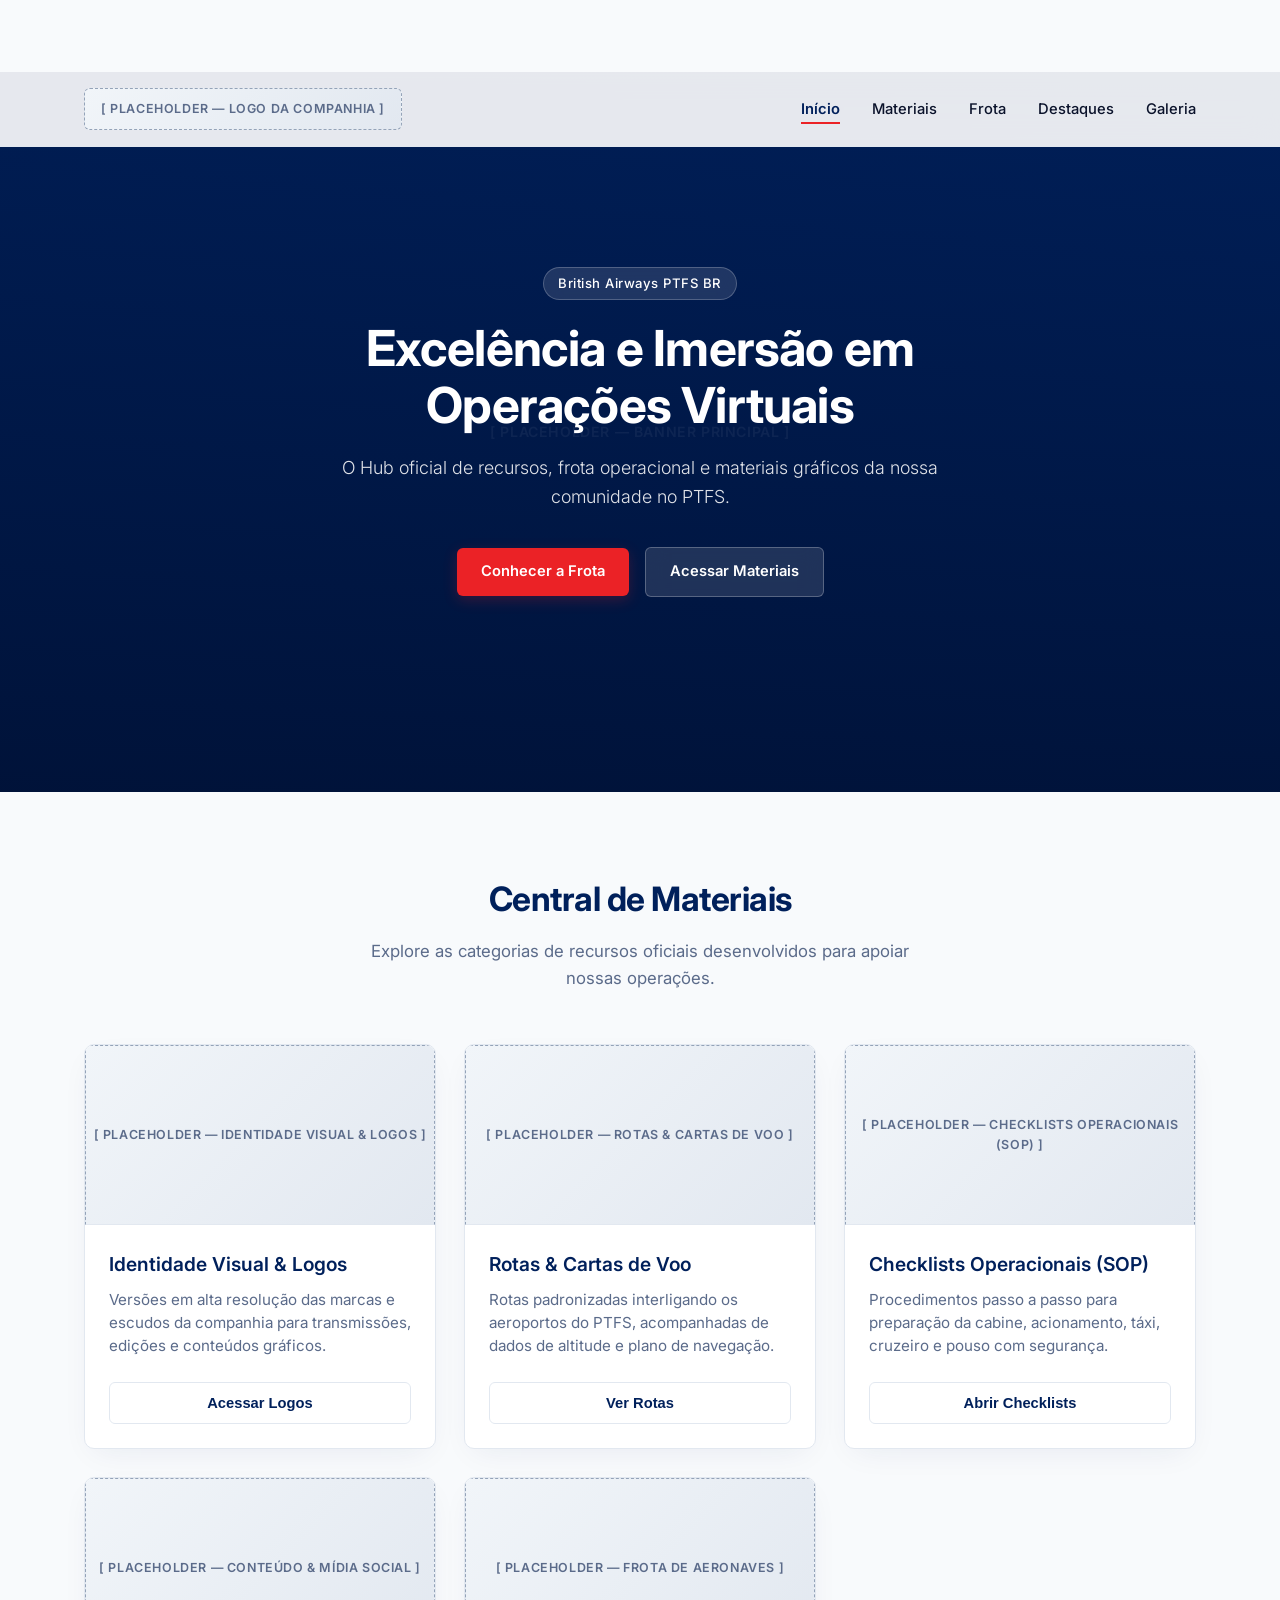
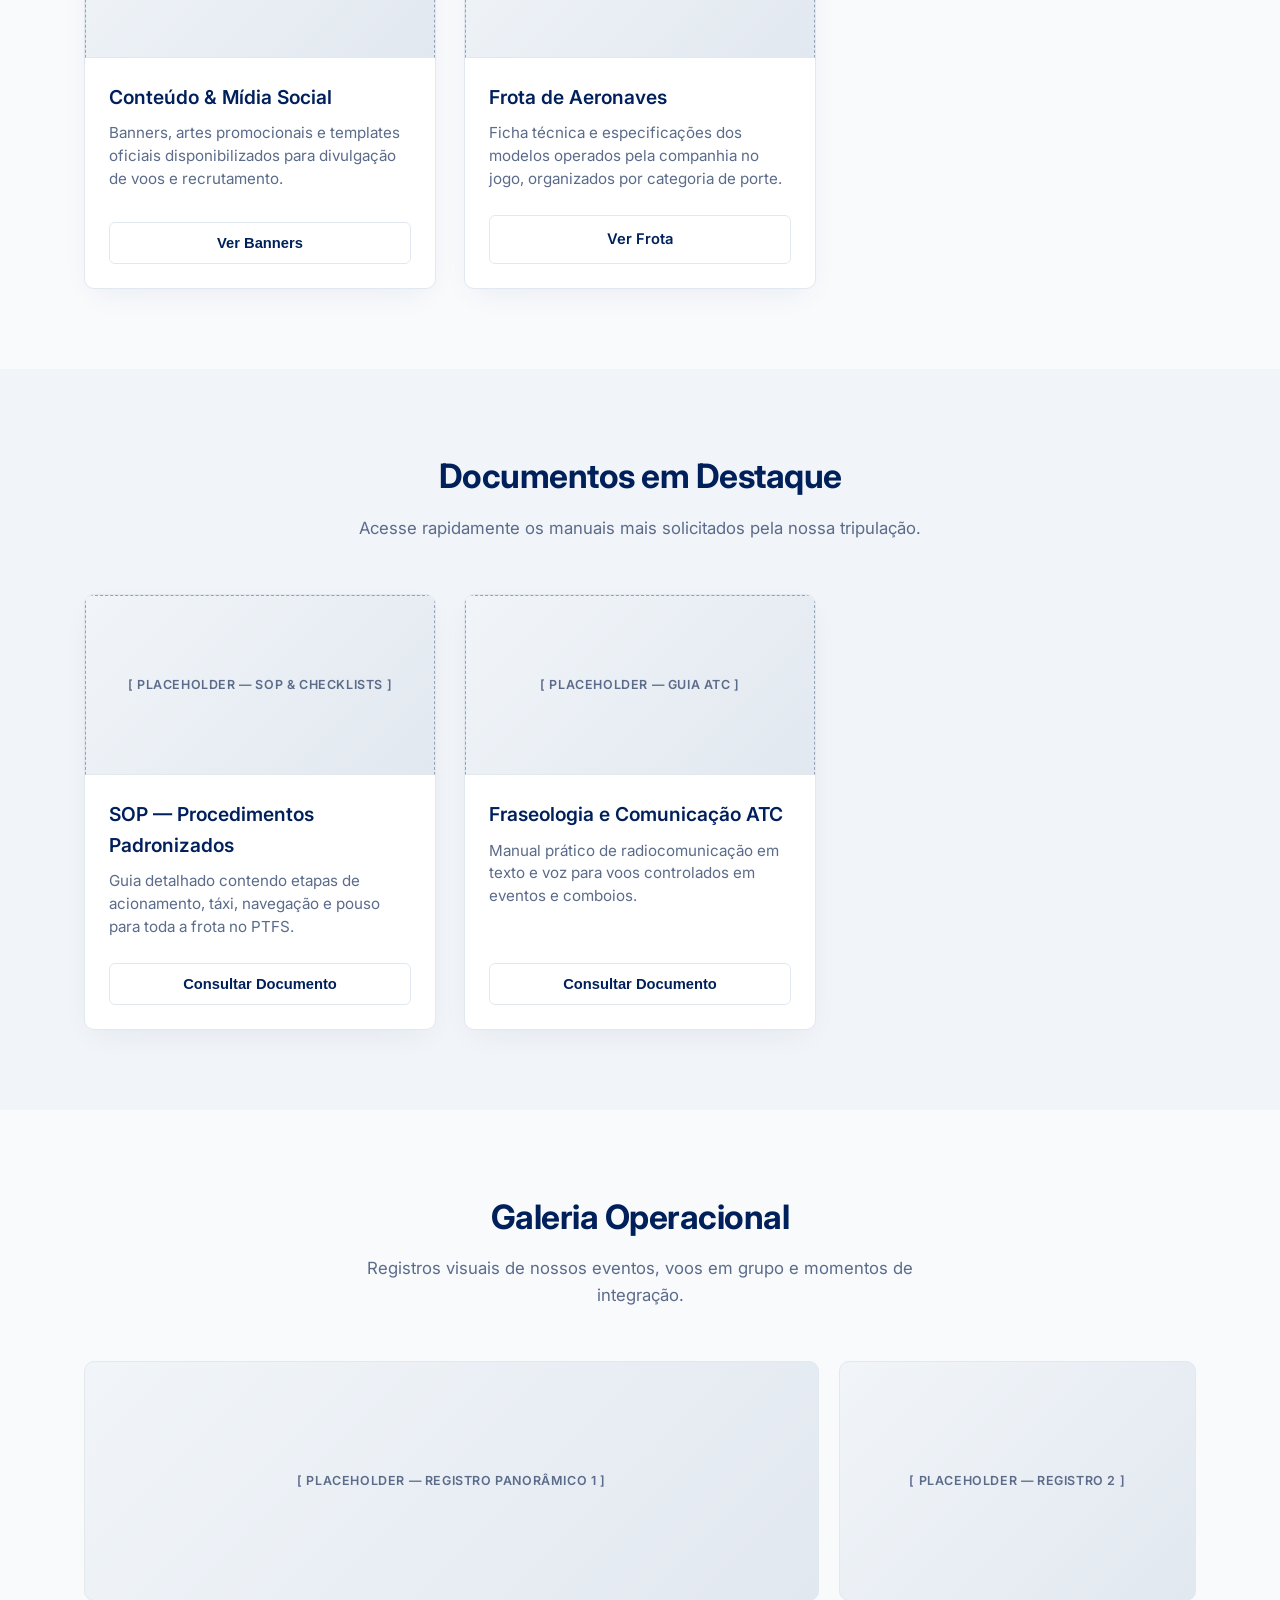
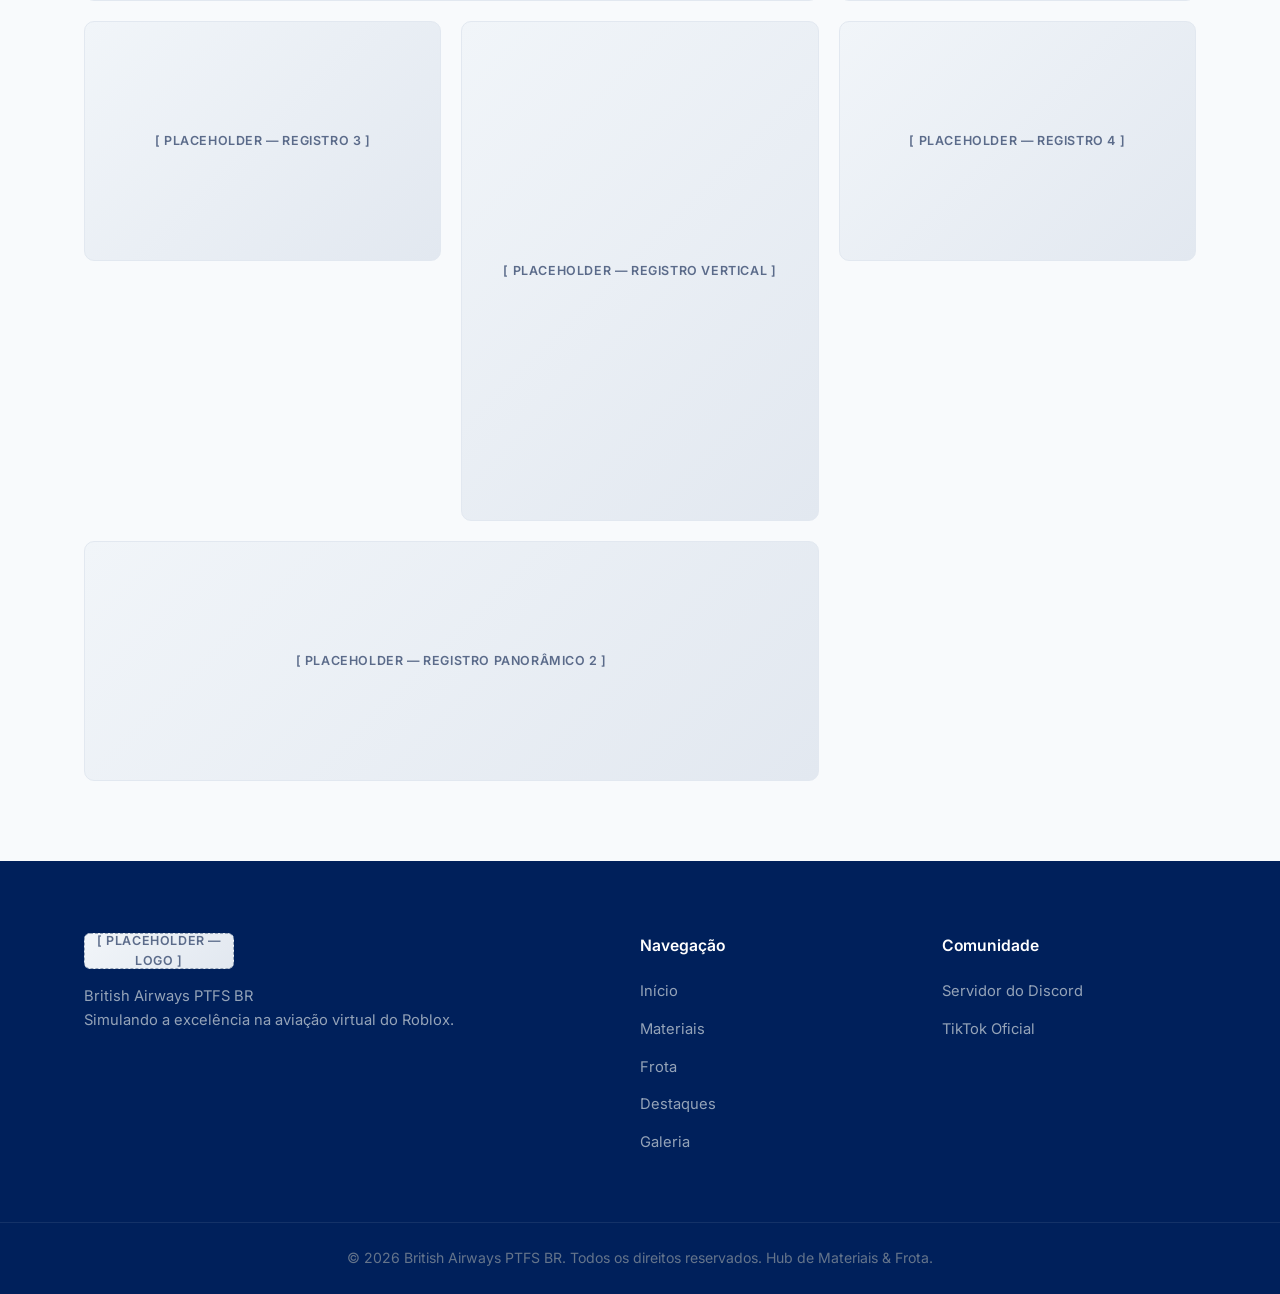
==== commit d687364f: "Update index.html" ====
--- a/index.html
+++ b/index.html
@@ -158,6 +158,6 @@
     <button class="back-to-top" id="back-to-top" aria-label="Voltar ao topo">&#8593;</button>
 
     <!-- Lógica de interação -->
-    <script src="js/script.js"></script>
+    <script type="module" src="js/script.js"></script>
 </body>
 </html>
--- a/css/style.css
+++ b/css/style.css
@@ -1,31 +1,31 @@
 /* =========================================================================
-   VARIÁVEIS DE IDENTIDADE VISUAL & TEMA CLEAN
+   VARIÁVEIS DE IDENTIDADE VISUAL — INSPIRAÇÃO BRITISH AIRWAYS
    ========================================================================= */
 :root {
-    --primary-color: #011E41;      /* Azul Marinho Corporativo */
-    --primary-light: #0A2F5C;      /* Variativo sutil para hovers */
-    --accent-color: #E31837;       /* Vermelho British Airways */
-    --accent-hover: #C0122B;       /* Vermelho escuro para hover */
-    --background-color: #F8FAFC;  /* Fundo ultra-clean */
+    --primary-color: #00205B;      /* Azul Marinho Britânico Profundo */
+    --primary-dark: #001238;       /* Azul marinho escuro refinado */
+    --accent-color: #EB2226;       /* Carmim de Destaque */
+    --accent-hover: #C51317;       /* Carmim escuro para hover */
+    --background-color: #F8FAFC;  /* Fundo ultra-clean neutro */
     --surface-color: #FFFFFF;     /* Branco puro para cards */
-    --text-main: #0F172A;         /* Texto escuro com alto contraste */
-    --text-muted: #64748B;       /* Texto secundário moderno */
+    --text-main: #0B132B;         /* Texto principal com alto contraste */
+    --text-muted: #5B6B8A;       /* Texto secundário azulado */
     --border-color: #E2E8F0;     /* Bordas sutis */
     --border-hover: #CBD5E1;      /* Borda ao focar */
     
-    --radius-sm: 8px;
-    --radius-md: 12px;
-    --radius-lg: 18px;
+    --radius-sm: 6px;
+    --radius-md: 10px;
+    --radius-lg: 16px;
     
-    --shadow-subtle: 0 2px 10px rgba(1, 30, 65, 0.03);
-    --shadow-card: 0 10px 30px -10px rgba(1, 30, 65, 0.07);
-    --shadow-hover: 0 20px 35px -12px rgba(1, 30, 65, 0.12);
+    --shadow-subtle: 0 2px 10px rgba(0, 32, 91, 0.04);
+    --shadow-card: 0 10px 30px -10px rgba(0, 32, 91, 0.08);
+    --shadow-hover: 0 18px 36px -12px rgba(0, 32, 91, 0.15);
     
-    --transition: all 0.3s cubic-bezier(0.16, 1, 0.3, 1);
-}
-
-/* =========================================================================
-   RESET E CONFIGURAÇÕES BASE
+    --transition: all 0.28s cubic-bezier(0.16, 1, 0.3, 1);
+}
+
+/* =========================================================================
+   RESET, BASE & TRANSIÇÕES DE PÁGINA
    ========================================================================= */
 * {
     margin: 0;
@@ -44,6 +44,19 @@
     line-height: 1.6;
     -webkit-font-smoothing: antialiased;
     overflow-x: hidden;
+    opacity: 0;
+    transform: translateY(4px);
+    transition: opacity 0.35s ease, transform 0.35s ease;
+}
+
+body.page-loaded {
+    opacity: 1;
+    transform: translateY(0);
+}
+
+body.page-exit {
+    opacity: 0;
+    transform: translateY(-6px);
 }
 
 a {
@@ -63,7 +76,7 @@
 }
 
 /* =========================================================================
-   ESTILIZAÇÃO DOS PLACEHOLDERS
+   PLACEHOLDERS INTEGRADOS
    ========================================================================= */
 .placeholder-logo,
 .placeholder-logo-small,
@@ -78,23 +91,23 @@
     justify-content: center;
     text-align: center;
     color: var(--text-muted);
-    font-size: 0.8rem;
+    font-size: 0.78rem;
     font-weight: 600;
-    letter-spacing: 0.5px;
+    letter-spacing: 0.6px;
     text-transform: uppercase;
     user-select: none;
     transition: var(--transition);
 }
 
 .placeholder-logo {
-    height: 44px;
+    height: 42px;
     padding: 0 16px;
     border-radius: var(--radius-sm);
 }
 
 .placeholder-logo-small {
-    height: 38px;
-    width: 160px;
+    height: 36px;
+    width: 150px;
     border-radius: var(--radius-sm);
 }
 
@@ -103,9 +116,9 @@
     top: 0; left: 0; right: 0; bottom: 0;
     border-radius: 0;
     border: none;
-    background: linear-gradient(135deg, #0F172A 0%, #011E41 100%);
-    color: rgba(255, 255, 255, 0.4);
-    font-size: 0.9rem;
+    background: linear-gradient(135deg, #001238 0%, #00205B 100%);
+    color: rgba(255, 255, 255, 0.35);
+    font-size: 0.88rem;
     z-index: 1;
 }
 
@@ -134,31 +147,34 @@
 }
 
 /* =========================================================================
-   BOTÕES E COMPONENTE CTA
+   BOTÕES, ANIMAÇÃO DE PROGRESSO & MICROINTERAÇÕES
    ========================================================================= */
 .btn-primary, .btn-secondary, .btn-back {
+    position: relative;
     display: inline-flex;
     align-items: center;
     justify-content: center;
     padding: 12px 24px;
     border-radius: var(--radius-sm);
     font-weight: 600;
-    font-size: 0.95rem;
+    font-size: 0.92rem;
     cursor: pointer;
     transition: var(--transition);
     border: none;
+    overflow: hidden;
+    isolation: isolate;
 }
 
 .btn-primary {
     background-color: var(--accent-color);
     color: #FFFFFF;
-    box-shadow: 0 4px 14px rgba(227, 24, 55, 0.25);
+    box-shadow: 0 4px 14px rgba(235, 34, 38, 0.22);
 }
 
 .btn-primary:hover {
     background-color: var(--accent-hover);
     transform: translateY(-2px);
-    box-shadow: 0 6px 20px rgba(227, 24, 55, 0.35);
+    box-shadow: 0 6px 18px rgba(235, 34, 38, 0.32);
 }
 
 .btn-secondary {
@@ -175,7 +191,7 @@
 }
 
 .btn-hero {
-    background-color: rgba(255, 255, 255, 0.1);
+    background-color: rgba(255, 255, 255, 0.12);
     color: #FFFFFF;
     border: 1px solid rgba(255, 255, 255, 0.25);
     backdrop-filter: blur(10px);
@@ -203,6 +219,31 @@
     border-color: var(--primary-color);
 }
 
+/* Barra de Progresso do Botão ao Clicar */
+.btn-progress-bar {
+    position: absolute;
+    bottom: 0;
+    left: 0;
+    width: 0%;
+    height: 3px;
+    background-color: var(--accent-color);
+    transition: width 0.32s cubic-bezier(0.16, 1, 0.3, 1);
+    z-index: 10;
+}
+
+.btn-primary .btn-progress-bar {
+    background-color: #FFFFFF;
+}
+
+.btn-nav-anim.btn-loading .btn-progress-bar {
+    width: 100%;
+}
+
+.btn-nav-anim.btn-loading {
+    opacity: 0.9;
+    transform: scale(0.98);
+}
+
 /* =========================================================================
    CABEÇALHO E NAVEGAÇÃO
    ========================================================================= */
@@ -211,7 +252,7 @@
     top: 0;
     left: 0;
     width: 100%;
-    background-color: rgba(255, 255, 255, 0.88);
+    background-color: rgba(255, 255, 255, 0.9);
     backdrop-filter: blur(16px);
     -webkit-backdrop-filter: blur(16px);
     border-bottom: 1px solid var(--border-color);
@@ -222,7 +263,7 @@
 
 .navbar.scrolled {
     padding: 12px 0;
-    background-color: rgba(255, 255, 255, 0.96);
+    background-color: rgba(255, 255, 255, 0.98);
     box-shadow: var(--shadow-subtle);
 }
 
@@ -234,12 +275,12 @@
 
 .nav-menu ul {
     display: flex;
-    gap: 36px;
+    gap: 32px;
 }
 
 .nav-link {
     font-weight: 500;
-    font-size: 0.95rem;
+    font-size: 0.92rem;
     color: var(--text-main);
     position: relative;
     padding: 4px 0;
@@ -272,8 +313,8 @@
     display: none;
     flex-direction: column;
     justify-content: space-between;
-    width: 28px;
-    height: 20px;
+    width: 26px;
+    height: 18px;
     background: transparent;
     border: none;
     cursor: pointer;
@@ -289,7 +330,7 @@
 }
 
 .menu-toggle.active span:nth-child(1) {
-    transform: translateY(9px) rotate(45deg);
+    transform: translateY(8px) rotate(45deg);
 }
 
 .menu-toggle.active span:nth-child(2) {
@@ -297,7 +338,7 @@
 }
 
 .menu-toggle.active span:nth-child(3) {
-    transform: translateY(-9px) rotate(-45deg);
+    transform: translateY(-8px) rotate(-45deg);
 }
 
 /* =========================================================================
@@ -318,7 +359,7 @@
 .hero-overlay {
     position: absolute;
     top: 0; left: 0; right: 0; bottom: 0;
-    background: linear-gradient(180deg, rgba(1, 30, 65, 0.75) 0%, rgba(1, 30, 65, 0.85) 100%);
+    background: linear-gradient(180deg, rgba(0, 32, 91, 0.8) 0%, rgba(0, 18, 56, 0.9) 100%);
     z-index: 2;
 }
 
@@ -331,11 +372,11 @@
 
 .hero-badge {
     display: inline-block;
-    padding: 6px 16px;
+    padding: 5px 14px;
     background: rgba(255, 255, 255, 0.12);
-    border: 1px solid rgba(255, 255, 255, 0.2);
+    border: 1px solid rgba(255, 255, 255, 0.22);
     border-radius: 50px;
-    font-size: 0.85rem;
+    font-size: 0.82rem;
     font-weight: 500;
     letter-spacing: 0.5px;
     margin-bottom: 20px;
@@ -343,7 +384,7 @@
 }
 
 .hero-content h1 {
-    font-size: 3.2rem;
+    font-size: 3.1rem;
     font-weight: 700;
     line-height: 1.15;
     margin-bottom: 20px;
@@ -351,11 +392,11 @@
 }
 
 .hero-content p {
-    font-size: 1.15rem;
+    font-size: 1.12rem;
     font-weight: 300;
-    color: rgba(255, 255, 255, 0.85);
+    color: rgba(255, 255, 255, 0.88);
     margin-bottom: 36px;
-    max-width: 640px;
+    max-width: 620px;
     margin-left: auto;
     margin-right: auto;
 }
@@ -396,9 +437,8 @@
     font-size: 1.05rem;
     color: var(--text-muted);
 }
-
-/* =========================================================================
-   ESTRUTURA DE SEÇÕES E GRIDS
+/* =========================================================================
+   ESTRUTURA DE SEÇÕES E CARDS
    ========================================================================= */
 .section {
     padding: 80px 0;
@@ -410,7 +450,7 @@
 
 .section-header {
     text-align: center;
-    margin-bottom: 56px;
+    margin-bottom: 52px;
     max-width: 580px;
     margin-left: auto;
     margin-right: auto;
@@ -435,9 +475,6 @@
     gap: 28px;
 }
 
-/* =========================================================================
-   CARDS CLEAN E ELEGANTES
-   ========================================================================= */
 .card {
     background-color: var(--surface-color);
     border-radius: var(--radius-md);
@@ -450,7 +487,7 @@
 }
 
 .card:hover {
-    transform: translateY(-6px);
+    transform: translateY(-5px);
     box-shadow: var(--shadow-hover);
     border-color: var(--border-hover);
 }
@@ -476,11 +513,12 @@
     line-height: 1.5;
     flex-grow: 1;
 }
+
 /* =========================================================================
    SEÇÃO DE FROTA & CATEGORIAS
    ========================================================================= */
 .fleet-category {
-    margin-bottom: 60px;
+    margin-bottom: 56px;
 }
 
 .fleet-category:last-child {
@@ -488,11 +526,11 @@
 }
 
 .category-header {
-    margin-bottom: 24px;
+    margin-bottom: 22px;
 }
 
 .category-header h2 {
-    font-size: 1.6rem;
+    font-size: 1.55rem;
     color: var(--primary-color);
     font-weight: 700;
     margin-top: 8px;
@@ -508,7 +546,7 @@
     display: inline-block;
     padding: 4px 12px;
     border-radius: 50px;
-    font-size: 0.78rem;
+    font-size: 0.76rem;
     font-weight: 600;
     letter-spacing: 0.4px;
     text-transform: uppercase;
@@ -550,7 +588,7 @@
 }
 
 .fleet-card h3 {
-    font-size: 1.25rem;
+    font-size: 1.22rem;
     color: var(--primary-color);
     margin-bottom: 8px;
 }
@@ -573,15 +611,11 @@
     font-size: 0.85rem;
     font-weight: 600;
     color: var(--primary-color);
-    display: flex;
-    align-items: center;
-    gap: 6px;
     transition: var(--transition);
 }
 
 .fleet-card:hover .fleet-card-action {
     color: var(--accent-color);
-    transform: translateX(3px);
 }
 
 .bottom-return-container {
@@ -615,25 +649,25 @@
 .footer {
     background-color: var(--primary-color);
     color: #FFFFFF;
-    padding-top: 80px;
+    padding-top: 72px;
 }
 
 .footer-grid {
     display: grid;
     grid-template-columns: 2fr 1fr 1fr;
     gap: 48px;
-    padding-bottom: 60px;
+    padding-bottom: 56px;
 }
 
 .footer-brand p {
     margin-top: 16px;
     color: #94A3B8;
-    font-size: 0.95rem;
+    font-size: 0.92rem;
     line-height: 1.6;
 }
 
 .footer-links h4, .footer-social h4 {
-    font-size: 1rem;
+    font-size: 0.98rem;
     font-weight: 600;
     margin-bottom: 20px;
     color: #FFFFFF;
@@ -645,17 +679,16 @@
 
 .footer ul a {
     color: #94A3B8;
-    font-size: 0.95rem;
+    font-size: 0.92rem;
     transition: var(--transition);
 }
 
 .footer ul a:hover {
     color: #FFFFFF;
-    padding-left: 4px;
 }
 
 .footer-bottom {
-    border-top: 1px solid rgba(255, 255, 255, 0.1);
+    border-top: 1px solid rgba(255, 255, 255, 0.08);
     padding: 24px 0;
     text-align: center;
     color: #64748B;
@@ -663,7 +696,7 @@
 }
 
 /* =========================================================================
-   SISTEMA DE NOTIFICAÇÃO TOAST
+   SISTEMA TOAST, BACK-TO-TOP E MODAL
    ========================================================================= */
 .toast-container {
     position: fixed;
@@ -676,11 +709,11 @@
 }
 
 .toast {
-    background-color: var(--primary-color);
+    background-color: var(--primary-dark);
     color: #FFFFFF;
     padding: 14px 20px;
     border-radius: var(--radius-sm);
-    font-size: 0.9rem;
+    font-size: 0.88rem;
     font-weight: 500;
     box-shadow: 0 10px 25px rgba(0, 0, 0, 0.2);
     border-left: 4px solid var(--accent-color);
@@ -694,22 +727,19 @@
     transform: translateY(0);
 }
 
-/* =========================================================================
-   BOTÃO VOLTAR AO TOPO
-   ========================================================================= */
 .back-to-top {
     position: fixed;
     bottom: 24px;
     left: 24px;
-    width: 44px;
-    height: 44px;
+    width: 42px;
+    height: 42px;
     border-radius: 50%;
     background-color: var(--primary-color);
     color: #FFFFFF;
     border: none;
-    font-size: 1.2rem;
+    font-size: 1.1rem;
     cursor: pointer;
-    box-shadow: 0 4px 14px rgba(1, 30, 65, 0.25);
+    box-shadow: 0 4px 14px rgba(0, 32, 91, 0.25);
     opacity: 0;
     visibility: hidden;
     transform: translateY(10px);
@@ -731,13 +761,10 @@
     transform: translateY(-3px);
 }
 
-/* =========================================================================
-   MODAL DE DETALHES DA AERONAVE
-   ========================================================================= */
 .modal-overlay {
     position: fixed;
     top: 0; left: 0; right: 0; bottom: 0;
-    background-color: rgba(15, 23, 42, 0.65);
+    background-color: rgba(11, 19, 43, 0.7);
     backdrop-filter: blur(8px);
     -webkit-backdrop-filter: blur(8px);
     z-index: 3000;
@@ -780,7 +807,7 @@
     border-radius: 50%;
     background-color: rgba(255, 255, 255, 0.85);
     border: none;
-    font-size: 1.4rem;
+    font-size: 1.3rem;
     line-height: 1;
     color: var(--text-main);
     cursor: pointer;
@@ -801,7 +828,7 @@
 }
 
 .modal-body h3 {
-    font-size: 1.6rem;
+    font-size: 1.5rem;
     color: var(--primary-color);
     margin-top: 12px;
     margin-bottom: 8px;
@@ -809,7 +836,7 @@
 
 .modal-body p {
     color: var(--text-muted);
-    font-size: 0.98rem;
+    font-size: 0.95rem;
     line-height: 1.6;
 }
 
@@ -822,7 +849,7 @@
 }
 
 .modal-extra h4 {
-    font-size: 0.88rem;
+    font-size: 0.85rem;
     text-transform: uppercase;
     letter-spacing: 0.5px;
     color: var(--primary-color);
@@ -839,13 +866,10 @@
     width: 100%;
 }
 
-/* =========================================================================
-   ANIMAÇÕES REVEAL (SCROLL FLUIDO)
-   ========================================================================= */
 .reveal {
     opacity: 0;
-    transform: translateY(24px);
-    transition: opacity 0.8s cubic-bezier(0.16, 1, 0.3, 1), transform 0.8s cubic-bezier(0.16, 1, 0.3, 1);
+    transform: translateY(20px);
+    transition: opacity 0.7s cubic-bezier(0.16, 1, 0.3, 1), transform 0.7s cubic-bezier(0.16, 1, 0.3, 1);
 }
 
 .reveal.active {
@@ -854,11 +878,23 @@
 }
 
 /* =========================================================================
+   ACESSIBILIDADE & REDUCED MOTION
+   ========================================================================= */
+@media (prefers-reduced-motion: reduce) {
+    body, .reveal, .card, .btn-primary, .btn-secondary, .btn-progress-bar, .modal-card {
+        transition: none !important;
+        animation: none !important;
+        transform: none !important;
+        opacity: 1 !important;
+    }
+}
+
+/* =========================================================================
    RESPONSIVIDADE (MOBILE & TABLETS)
    ========================================================================= */
 @media (max-width: 900px) {
     .hero-content h1 {
-        font-size: 2.5rem;
+        font-size: 2.4rem;
     }
 
     .gallery-grid .span-2 {
@@ -886,7 +922,7 @@
         background-color: var(--surface-color);
         box-shadow: -10px 0 30px rgba(0, 0, 0, 0.15);
         padding: 100px 32px 40px 32px;
-        transition: right 0.4s cubic-bezier(0.16, 1, 0.3, 1);
+        transition: right 0.35s cubic-bezier(0.16, 1, 0.3, 1);
         z-index: 999;
     }
 
@@ -896,11 +932,11 @@
 
     .nav-menu ul {
         flex-direction: column;
-        gap: 24px;
+        gap: 22px;
     }
 
     .nav-link {
-        font-size: 1.1rem;
+        font-size: 1.05rem;
     }
 
     .hero-actions {
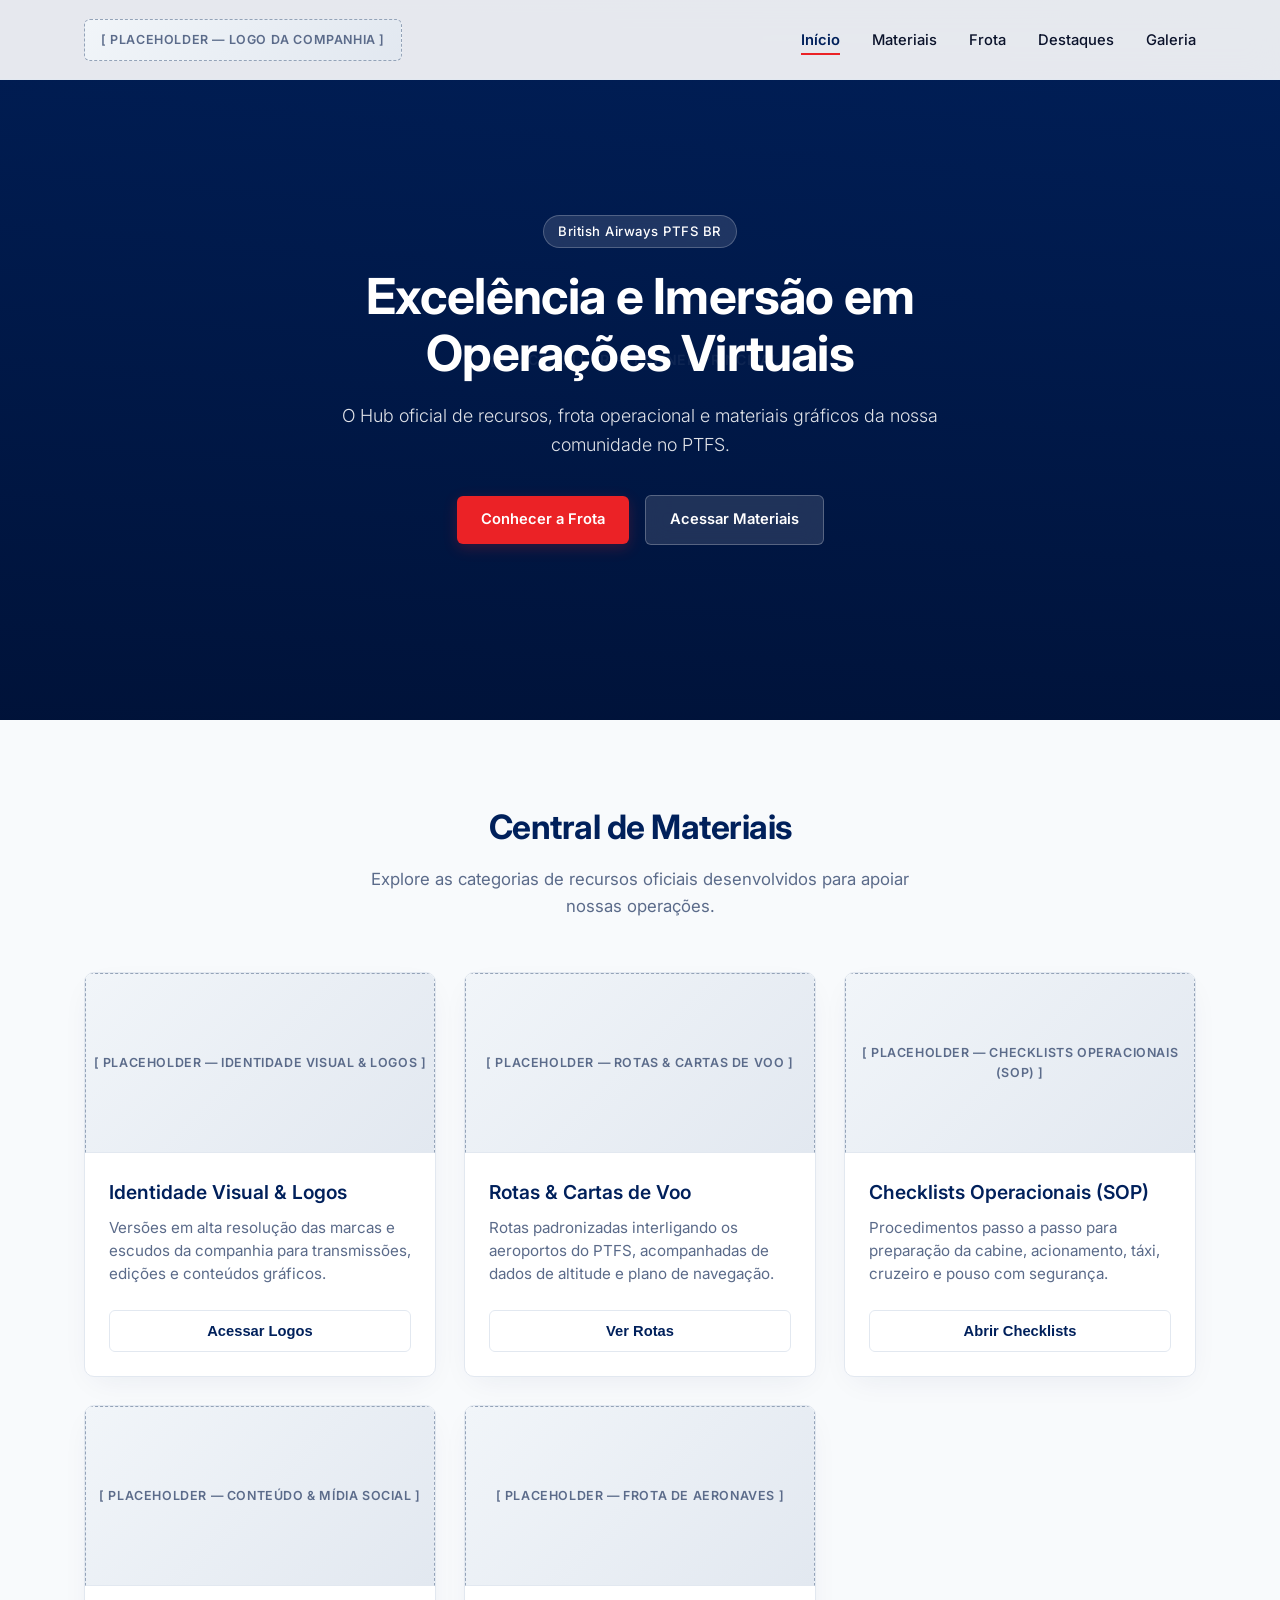
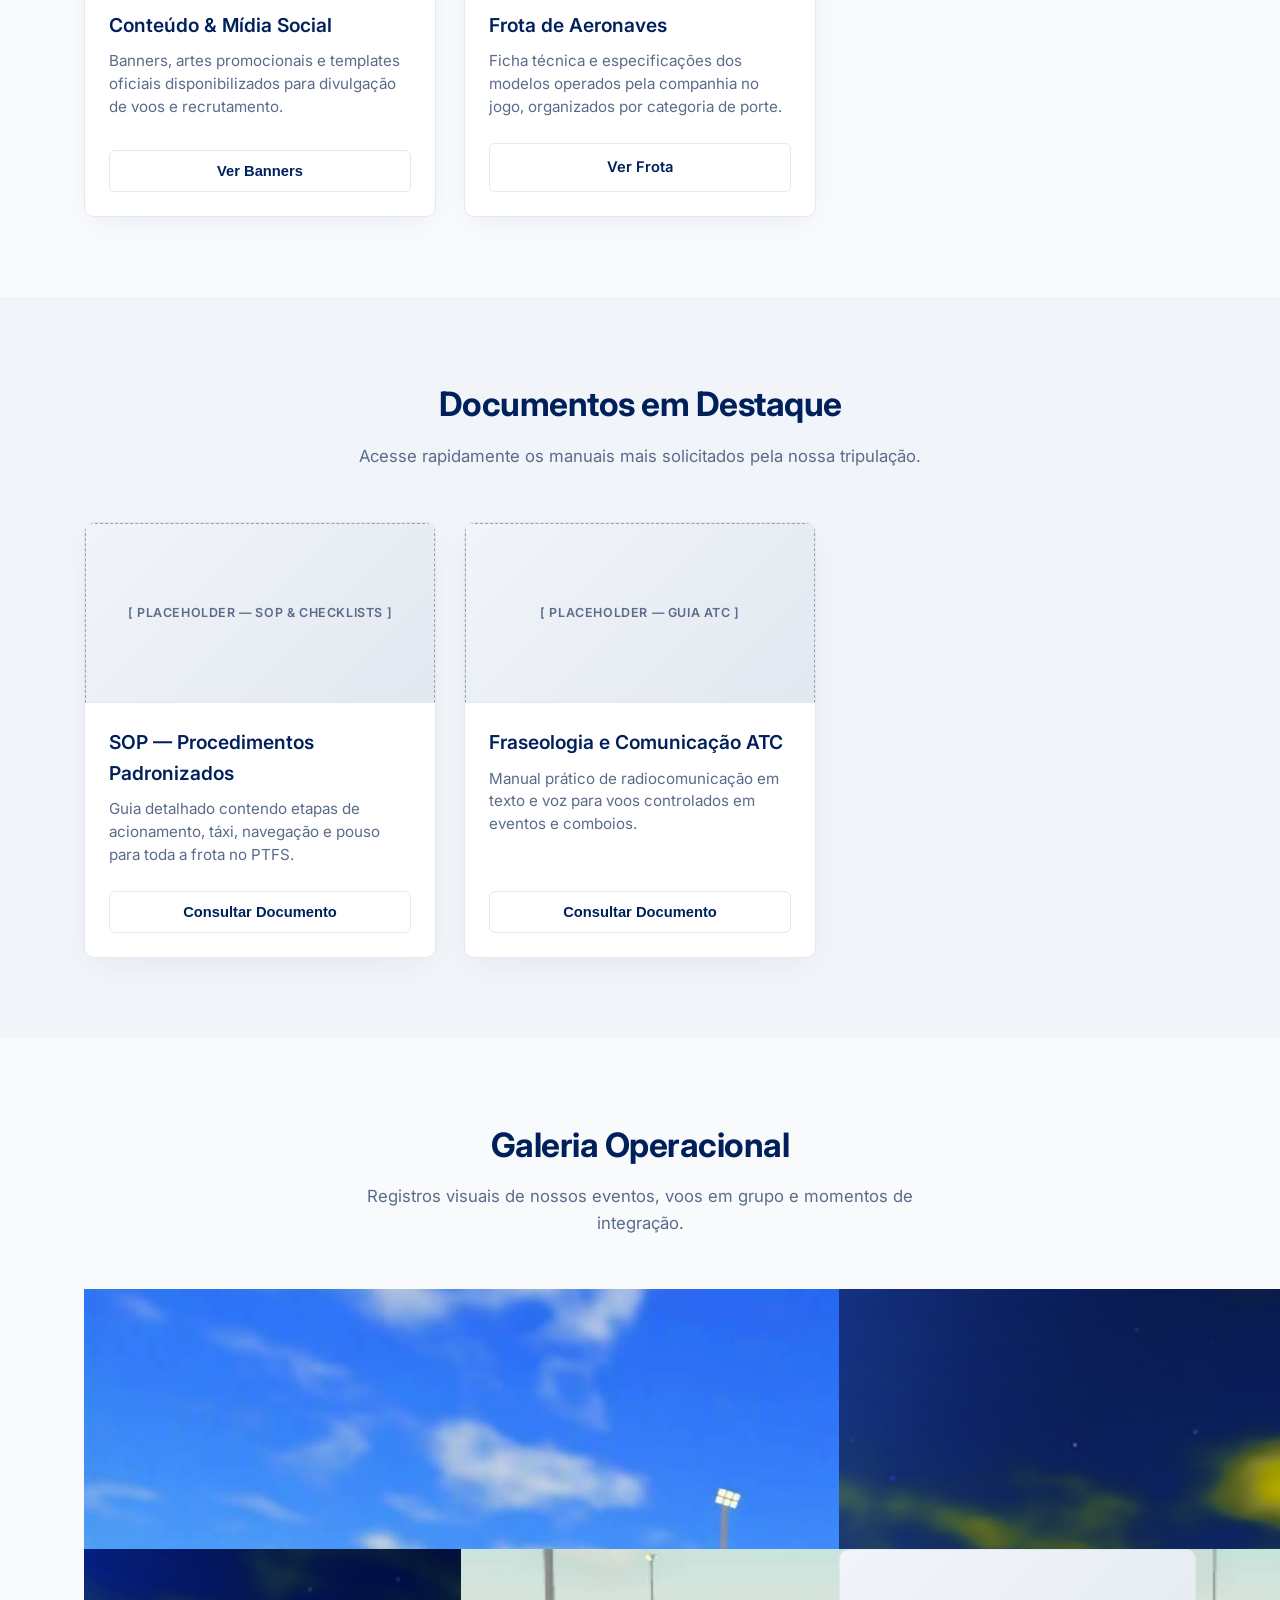
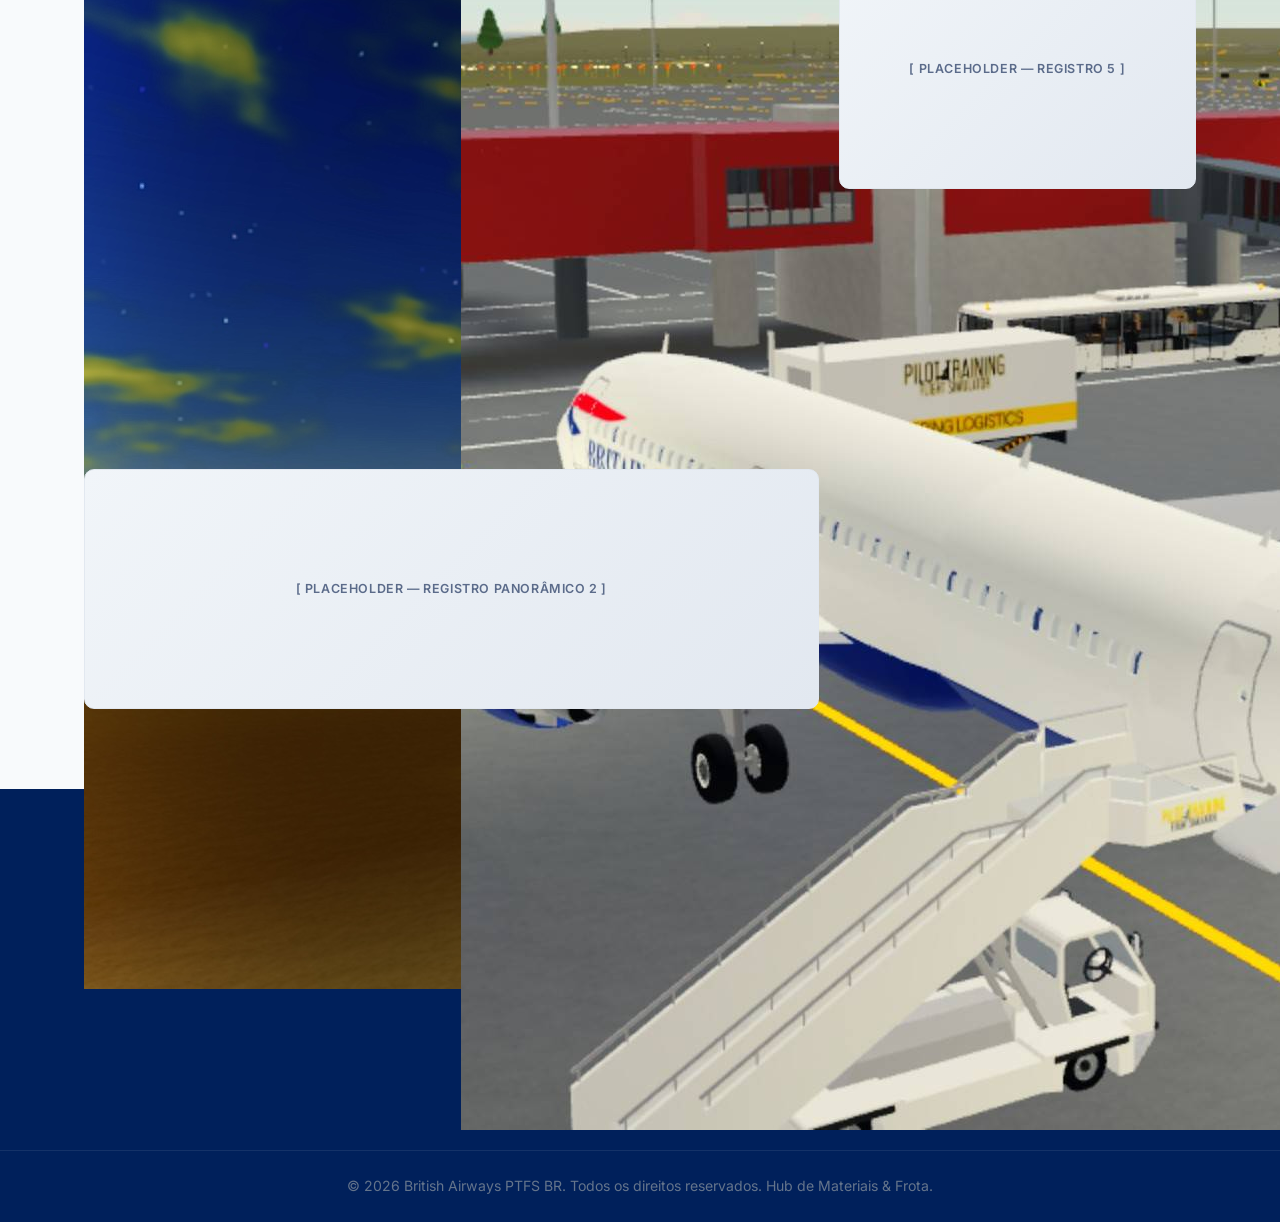
==== commit 8157fd41: "Update index.html" ====
--- a/index.html
+++ b/index.html
@@ -2,7 +2,7 @@
 <html lang="pt-BR">
 <head>
     <meta charset="UTF-8">
-    <meta name="viewport" content="width=device-width, initial-scale=1.0">
+    <meta name="viewport" content="width=device-width, initial-scale=1.0, maximum-scale=5.0">
     <title>British Airways PTFS BR | Hub de Materiais</title>
     
     <!-- Fonte Inter -->
@@ -109,11 +109,13 @@
             </div>
             
             <div class="gallery-grid">
-                <div class="placeholder-gallery span-2 reveal">[ PLACEHOLDER — REGISTRO PANORÂMICO 1 ]</div>
-                <div class="placeholder-gallery reveal">[ PLACEHOLDER — REGISTRO 2 ]</div>
-                <div class="placeholder-gallery reveal">[ PLACEHOLDER — REGISTRO 3 ]</div>
-                <div class="placeholder-gallery tall reveal">[ PLACEHOLDER — REGISTRO VERTICAL ]</div>
-                <div class="placeholder-gallery reveal">[ PLACEHOLDER — REGISTRO 4 ]</div>
+                <!-- Imagens reais adicionadas aqui -->
+                <img src="assets/img/galeria-01.jpg" alt="Registro Operacional 1" class="gallery-img span-2 reveal">
+                <img src="assets/img/galeria-02.jpg" alt="Registro Operacional 2" class="gallery-img reveal">
+                <img src="assets/img/galeria-03.jpg" alt="Registro Operacional 3" class="gallery-img reveal">
+                <img src="assets/img/galeria-04.jpg" alt="Registro Operacional 4" class="gallery-img tall reveal">
+                <!-- Placeholders restantes mantidos para preencher o design -->
+                <div class="placeholder-gallery reveal">[ PLACEHOLDER — REGISTRO 5 ]</div>
                 <div class="placeholder-gallery span-2 reveal">[ PLACEHOLDER — REGISTRO PANORÂMICO 2 ]</div>
             </div>
         </div>
@@ -155,7 +157,7 @@
     </footer>
 
     <!-- Botão Voltar ao Topo -->
-    <button class="back-to-top" id="back-to-top" aria-label="Voltar ao topo">&#8593;</button>
+    <button type="button" class="back-to-top" id="back-to-top" aria-label="Voltar ao topo">&#8593;</button>
 
     <!-- Lógica de interação -->
     <script type="module" src="js/script.js"></script>
--- a/css/style.css
+++ b/css/style.css
@@ -22,6 +22,9 @@
     --shadow-hover: 0 18px 36px -12px rgba(0, 32, 91, 0.15);
     
     --transition: all 0.28s cubic-bezier(0.16, 1, 0.3, 1);
+    
+    /* Variável global para gerenciar altura fixa do cabeçalho */
+    --header-height: 80px;
 }
 
 /* =========================================================================
@@ -35,6 +38,7 @@
 
 html {
     scroll-behavior: smooth;
+    overflow-x: hidden; /* Previne scroll horizontal em vazamentos de layout ou zoom */
 }
 
 body {
@@ -43,7 +47,7 @@
     color: var(--text-main);
     line-height: 1.6;
     -webkit-font-smoothing: antialiased;
-    overflow-x: hidden;
+    overflow-x: hidden; /* Garantia em todos os breakpoints */
     opacity: 0;
     transform: translateY(4px);
     transition: opacity 0.35s ease, transform 0.35s ease;
@@ -257,12 +261,14 @@
     -webkit-backdrop-filter: blur(16px);
     border-bottom: 1px solid var(--border-color);
     z-index: 1000;
-    padding: 16px 0;
+    min-height: var(--header-height);
+    display: flex;
+    align-items: center;
     transition: var(--transition);
 }
 
 .navbar.scrolled {
-    padding: 12px 0;
+    min-height: 64px;
     background-color: rgba(255, 255, 255, 0.98);
     box-shadow: var(--shadow-subtle);
 }
@@ -351,8 +357,7 @@
     align-items: center;
     justify-content: center;
     text-align: center;
-    margin-top: 72px;
-    padding: 80px 0;
+    padding: calc(var(--header-height) + 40px) 0 80px 0; /* Padding-top estrutural seguro contra menu engolindo a página */
     overflow: hidden;
 }
 
@@ -409,10 +414,15 @@
 }
 
 .page-header {
-    margin-top: 72px;
-    padding: 48px 0 32px 0;
     background-color: var(--surface-color);
     border-bottom: 1px solid var(--border-color);
+    padding: calc(var(--header-height) + 32px) 0 40px 0; /* O espaçamento protege o botão Voltar */
+}
+
+.page-header-wrapper {
+    display: flex;
+    flex-direction: column;
+    align-items: flex-start;
 }
 
 .page-header-content {
@@ -607,17 +617,6 @@
     margin-top: auto;
 }
 
-.fleet-card-action {
-    font-size: 0.85rem;
-    font-weight: 600;
-    color: var(--primary-color);
-    transition: var(--transition);
-}
-
-.fleet-card:hover .fleet-card-action {
-    color: var(--accent-color);
-}
-
 .bottom-return-container {
     text-align: center;
     margin-top: 48px;
@@ -696,7 +695,7 @@
 }
 
 /* =========================================================================
-   SISTEMA TOAST, BACK-TO-TOP E MODAL
+   SISTEMA TOAST, BACK-TO-TOP E MODAL (CORRIGIDO)
    ========================================================================= */
 .toast-container {
     position: fixed;
@@ -761,41 +760,56 @@
     transform: translateY(-3px);
 }
 
+/* OVERLAY DO MODAL */
 .modal-overlay {
     position: fixed;
     top: 0; left: 0; right: 0; bottom: 0;
-    background-color: rgba(11, 19, 43, 0.7);
-    backdrop-filter: blur(8px);
-    -webkit-backdrop-filter: blur(8px);
+    width: 100vw;
+    height: 100vh;
+    background-color: rgba(0, 18, 56, 0.78);
+    backdrop-filter: blur(12px);
+    -webkit-backdrop-filter: blur(12px);
     z-index: 3000;
     display: flex;
     align-items: center;
     justify-content: center;
-    padding: 24px;
+    padding: 20px;
     opacity: 0;
     visibility: hidden;
-    transition: var(--transition);
+    pointer-events: none;
+    transition: opacity 0.3s ease, visibility 0.3s ease;
 }
 
 .modal-overlay.active {
     opacity: 1;
     visibility: visible;
-}
-
+    pointer-events: auto;
+}
+
+/* CARTÃO DO MODAL (ESTACAMENTO ISOLADO CORRIGIDO) */
 .modal-card {
-    background-color: var(--surface-color);
+    background-color: #FFFFFF;
+    color: var(--text-main);
     border-radius: var(--radius-lg);
-    max-width: 520px;
+    max-width: 540px;
     width: 100%;
+    max-height: 85vh;
+    overflow-y: auto;
     position: relative;
-    box-shadow: 0 25px 50px -12px rgba(0, 0, 0, 0.25);
-    overflow: hidden;
-    transform: scale(0.95) translateY(10px);
-    transition: var(--transition);
+    z-index: 3001;
+    box-shadow: 0 25px 50px -12px rgba(0, 0, 0, 0.35);
+    border: 1px solid var(--border-color);
+    transform: scale(0.92) translateY(16px);
+    opacity: 0;
+    visibility: hidden;
+    transition: transform 0.3s cubic-bezier(0.16, 1, 0.3, 1), opacity 0.3s ease, visibility 0.3s ease;
+    isolation: isolate;
 }
 
 .modal-overlay.active .modal-card {
     transform: scale(1) translateY(0);
+    opacity: 1;
+    visibility: visible;
 }
 
 .modal-close {
@@ -805,7 +819,7 @@
     width: 32px;
     height: 32px;
     border-radius: 50%;
-    background-color: rgba(255, 255, 255, 0.85);
+    background-color: rgba(241, 245, 249, 0.9);
     border: none;
     font-size: 1.3rem;
     line-height: 1;
@@ -819,8 +833,8 @@
 }
 
 .modal-close:hover {
-    background-color: #FFFFFF;
-    color: var(--accent-color);
+    background-color: var(--accent-color);
+    color: #FFFFFF;
 }
 
 .modal-body {
@@ -890,7 +904,7 @@
 }
 
 /* =========================================================================
-   RESPONSIVIDADE (MOBILE & TABLETS)
+   RESPONSIVIDADE (MOBILE & TABLETS) E PREVENÇÃO DE QUEBRAS COM ZOOM
    ========================================================================= */
 @media (max-width: 900px) {
     .hero-content h1 {
@@ -912,16 +926,17 @@
         display: flex;
     }
 
+    /* Menu mobile com largura encapsulada no viewport 100vw sem vazar em zooms menores */
     .nav-menu {
         position: fixed;
         top: 0;
-        right: -100%;
-        width: 80%;
+        right: -100vw;
+        width: 100%;
         max-width: 320px;
         height: 100vh;
         background-color: var(--surface-color);
         box-shadow: -10px 0 30px rgba(0, 0, 0, 0.15);
-        padding: 100px 32px 40px 32px;
+        padding: calc(var(--header-height) + 20px) 32px 40px 32px;
         transition: right 0.35s cubic-bezier(0.16, 1, 0.3, 1);
         z-index: 999;
     }
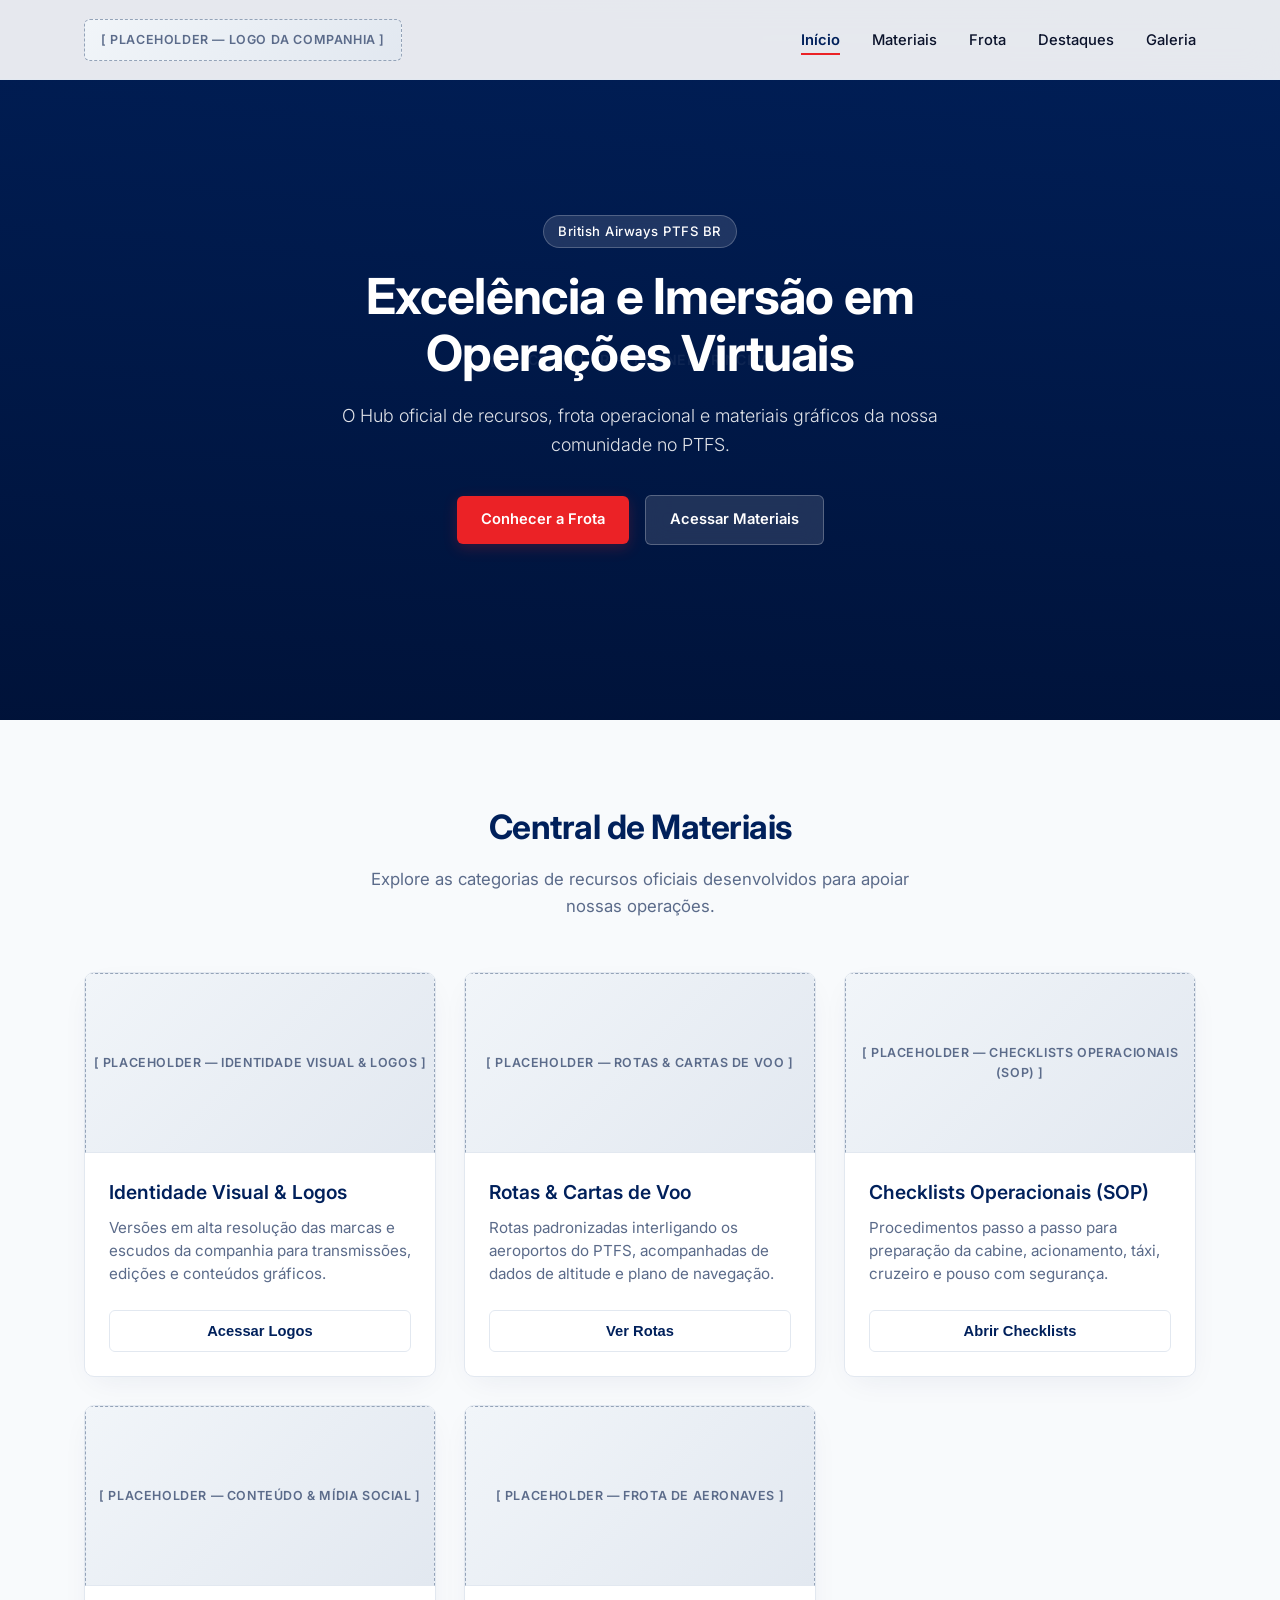
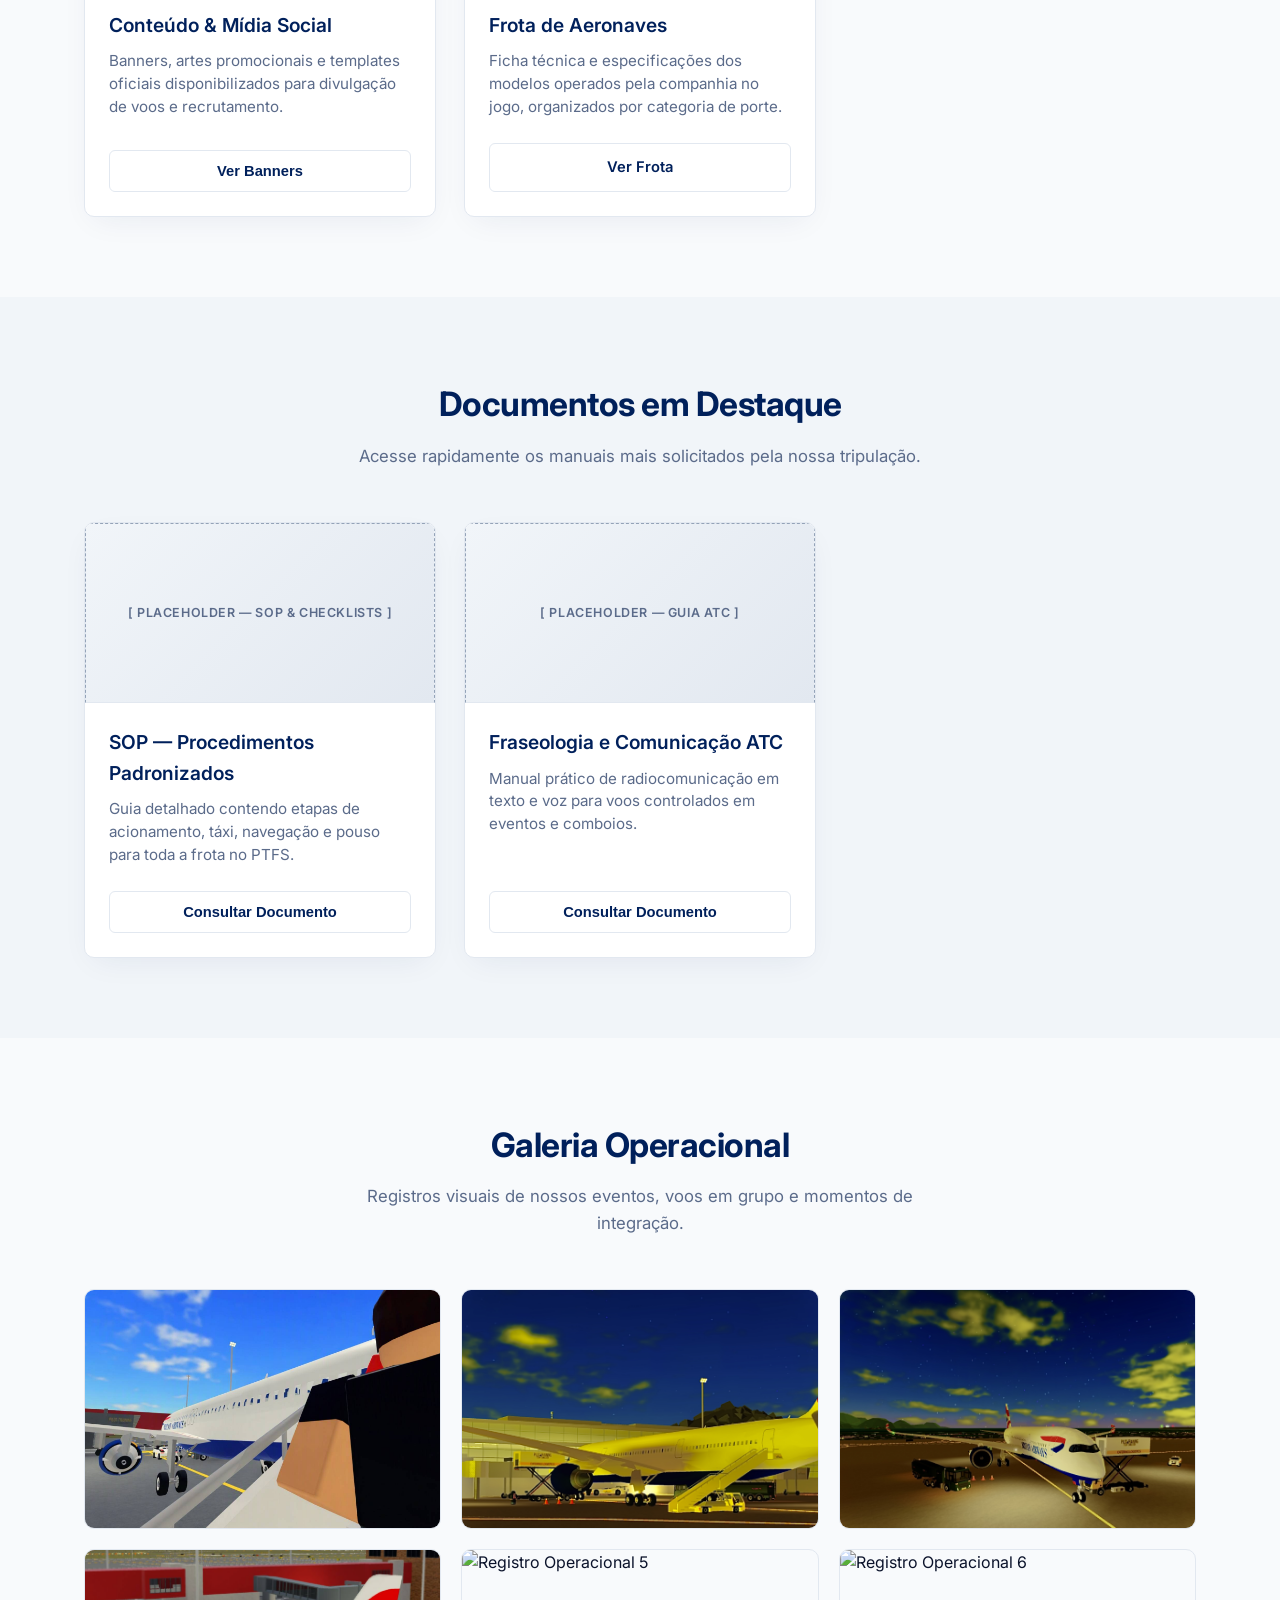
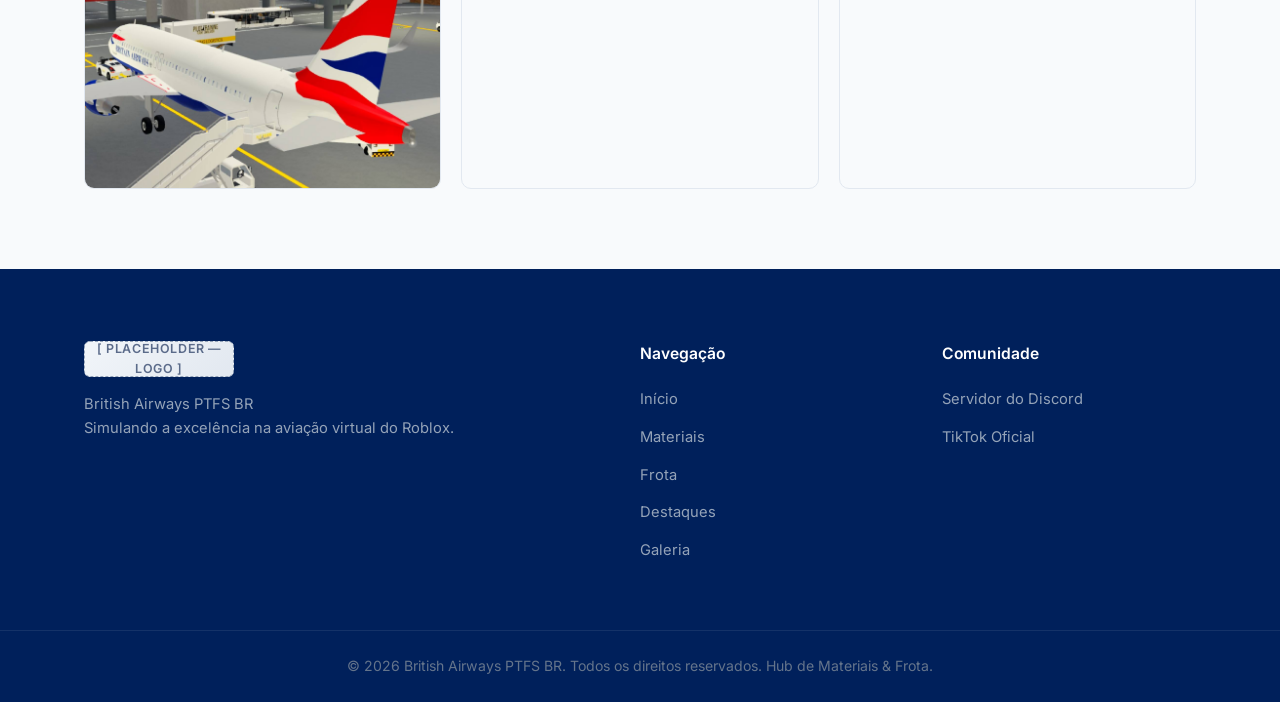
==== commit 56146a2d: "Update index.html" ====
--- a/index.html
+++ b/index.html
@@ -109,14 +109,12 @@
             </div>
             
             <div class="gallery-grid">
-                <!-- Imagens reais adicionadas aqui -->
-                <img src="assets/img/galeria-01.jpg" alt="Registro Operacional 1" class="gallery-img span-2 reveal">
+                <img src="assets/img/galeria-01.jpg" alt="Registro Operacional 1" class="gallery-img reveal">
                 <img src="assets/img/galeria-02.jpg" alt="Registro Operacional 2" class="gallery-img reveal">
                 <img src="assets/img/galeria-03.jpg" alt="Registro Operacional 3" class="gallery-img reveal">
-                <img src="assets/img/galeria-04.jpg" alt="Registro Operacional 4" class="gallery-img tall reveal">
-                <!-- Placeholders restantes mantidos para preencher o design -->
-                <div class="placeholder-gallery reveal">[ PLACEHOLDER — REGISTRO 5 ]</div>
-                <div class="placeholder-gallery span-2 reveal">[ PLACEHOLDER — REGISTRO PANORÂMICO 2 ]</div>
+                <img src="assets/img/galeria-04.jpg" alt="Registro Operacional 4" class="gallery-img reveal">
+                <img src="assets/img/galeria-05.png" alt="Registro Operacional 5" class="gallery-img reveal">
+                <img src="assets/img/galeria-06.png" alt="Registro Operacional 6" class="gallery-img reveal">
             </div>
         </div>
     </section>
--- a/css/style.css
+++ b/css/style.css
@@ -49,18 +49,16 @@
     -webkit-font-smoothing: antialiased;
     overflow-x: hidden; /* Garantia em todos os breakpoints */
     opacity: 0;
-    transform: translateY(4px);
-    transition: opacity 0.35s ease, transform 0.35s ease;
+    /* O transform foi removido para consertar o BUG de position: fixed (Containing Block) */
+    transition: opacity 0.35s ease; 
 }
 
 body.page-loaded {
     opacity: 1;
-    transform: translateY(0);
 }
 
 body.page-exit {
     opacity: 0;
-    transform: translateY(-6px);
 }
 
 a {
@@ -80,7 +78,7 @@
 }
 
 /* =========================================================================
-   PLACEHOLDERS INTEGRADOS
+   PLACEHOLDERS INTEGRADOS & IMAGENS DA GALERIA
    ========================================================================= */
 .placeholder-logo,
 .placeholder-logo-small,
@@ -140,6 +138,23 @@
 }
 
 .placeholder-gallery:hover {
+    border-color: var(--border-hover);
+    transform: scale(1.01);
+}
+
+/* Classe exclusiva para integrar as imagens injetadas na galeria */
+.gallery-img {
+    width: 100%;
+    height: 100%;
+    min-height: 220px;
+    object-fit: cover;
+    border-radius: var(--radius-md);
+    border: 1px solid var(--border-color);
+    transition: var(--transition);
+    display: block;
+}
+
+.gallery-img:hover {
     border-color: var(--border-hover);
     transform: scale(1.01);
 }
@@ -357,7 +372,7 @@
     align-items: center;
     justify-content: center;
     text-align: center;
-    padding: calc(var(--header-height) + 40px) 0 80px 0; /* Padding-top estrutural seguro contra menu engolindo a página */
+    padding: calc(var(--header-height) + 40px) 0 80px 0;
     overflow: hidden;
 }
 
@@ -416,7 +431,7 @@
 .page-header {
     background-color: var(--surface-color);
     border-bottom: 1px solid var(--border-color);
-    padding: calc(var(--header-height) + 32px) 0 40px 0; /* O espaçamento protege o botão Voltar */
+    padding: calc(var(--header-height) + 32px) 0 40px 0; 
 }
 
 .page-header-wrapper {
@@ -786,7 +801,7 @@
     pointer-events: auto;
 }
 
-/* CARTÃO DO MODAL (ESTACAMENTO ISOLADO CORRIGIDO) */
+/* CARTÃO DO MODAL */
 .modal-card {
     background-color: #FFFFFF;
     color: var(--text-main);
@@ -926,7 +941,6 @@
         display: flex;
     }
 
-    /* Menu mobile com largura encapsulada no viewport 100vw sem vazar em zooms menores */
     .nav-menu {
         position: fixed;
         top: 0;
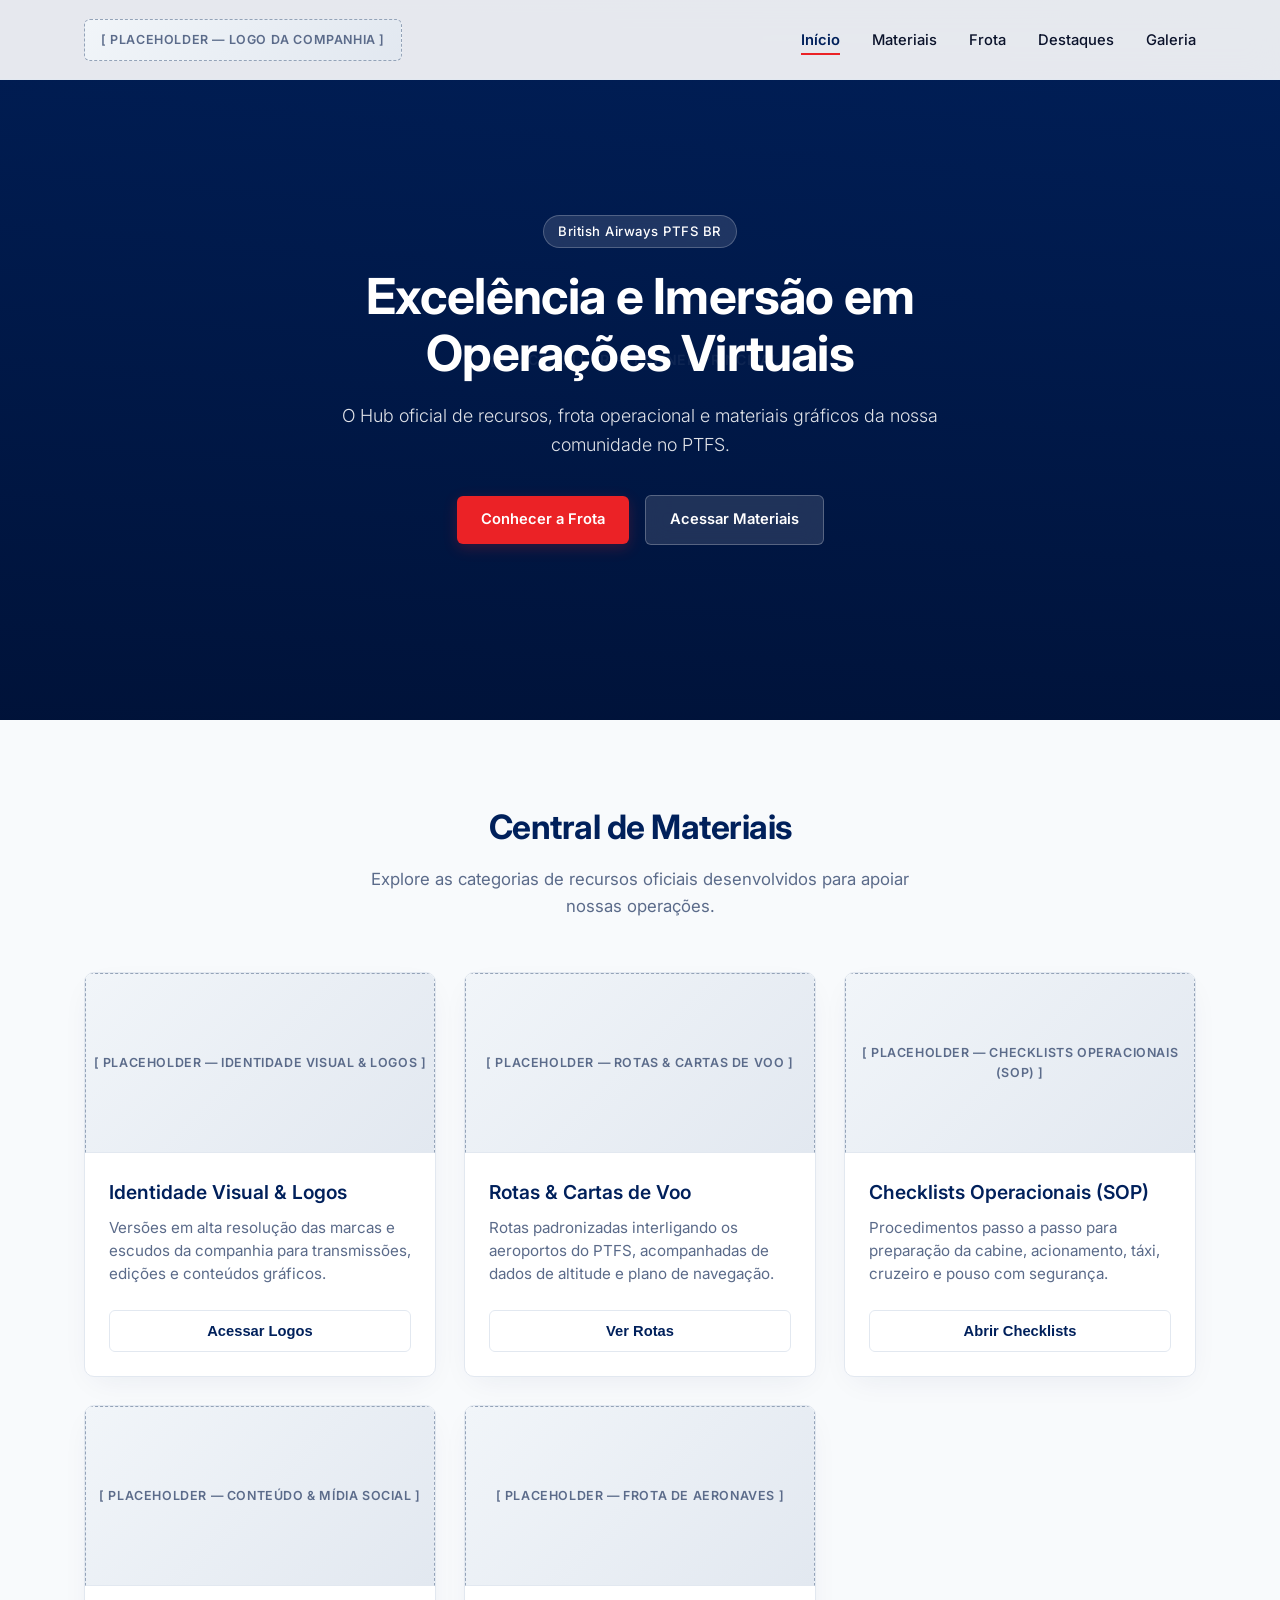
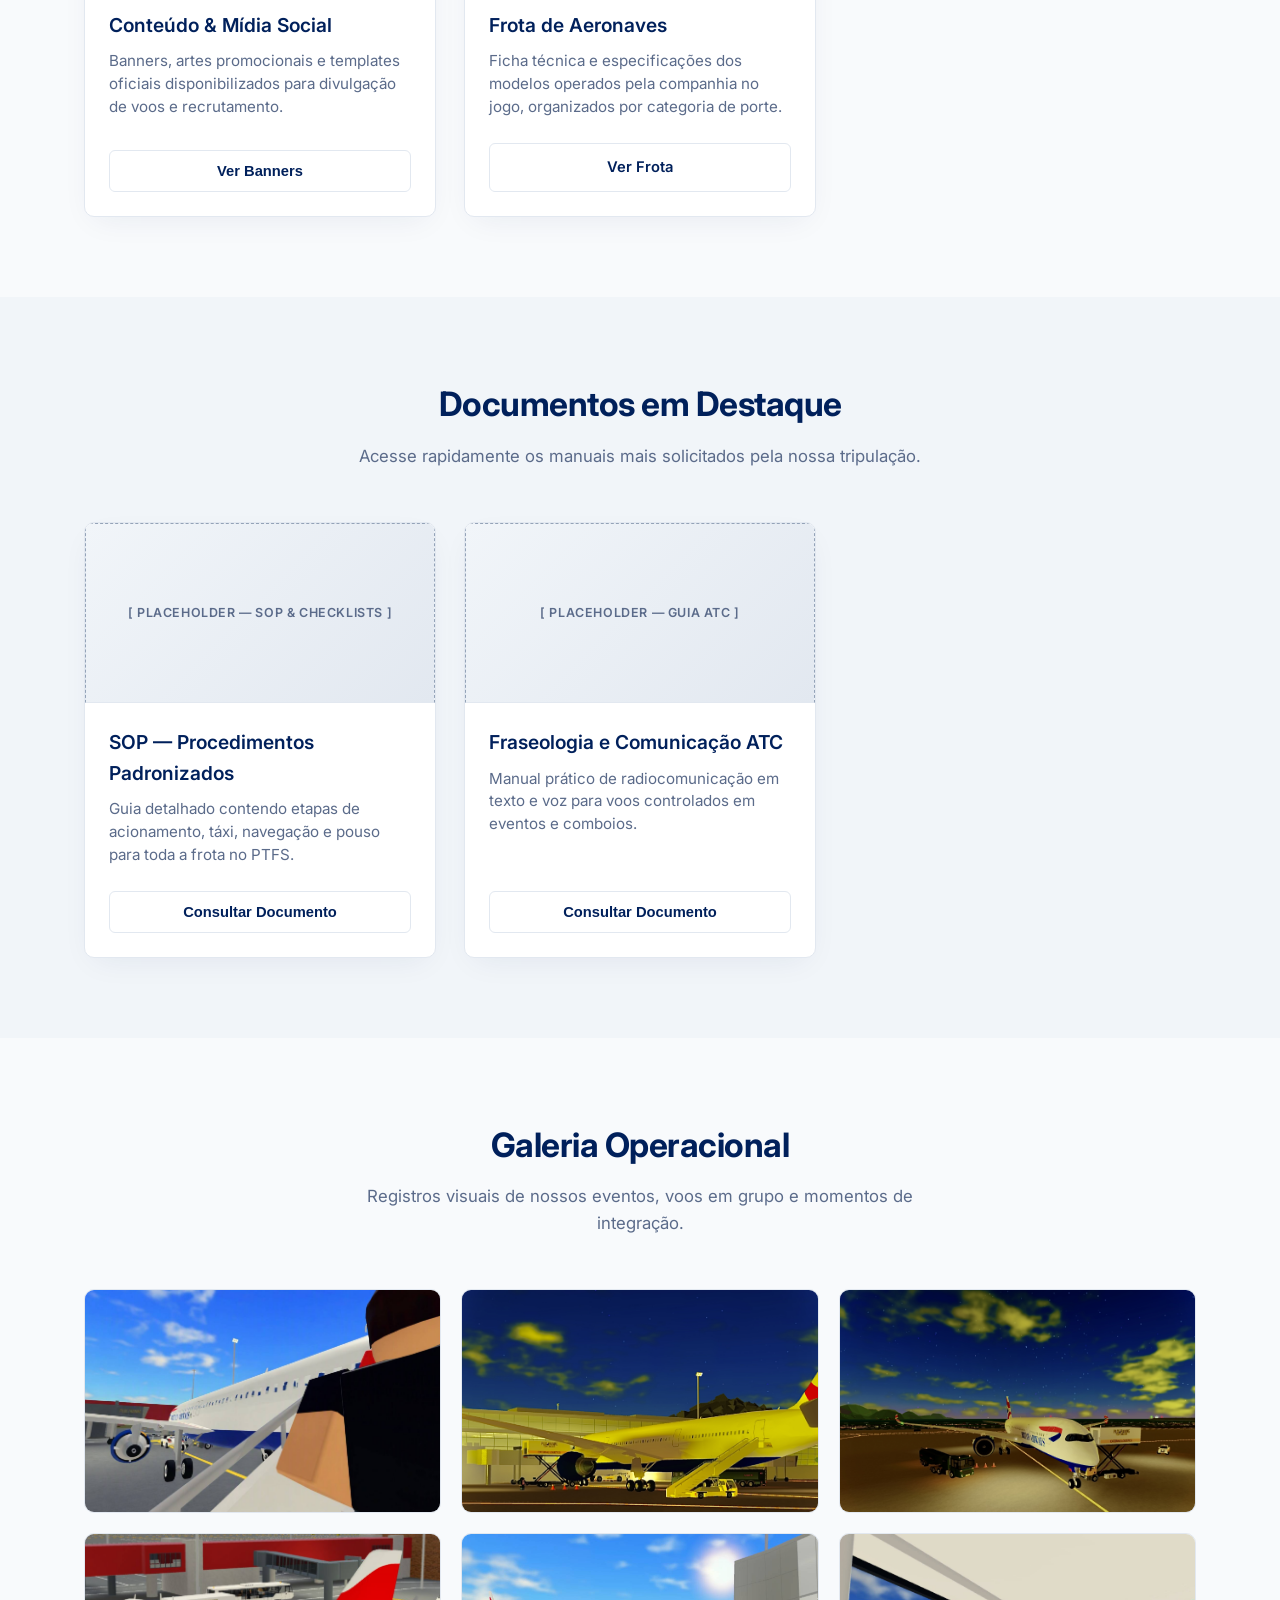
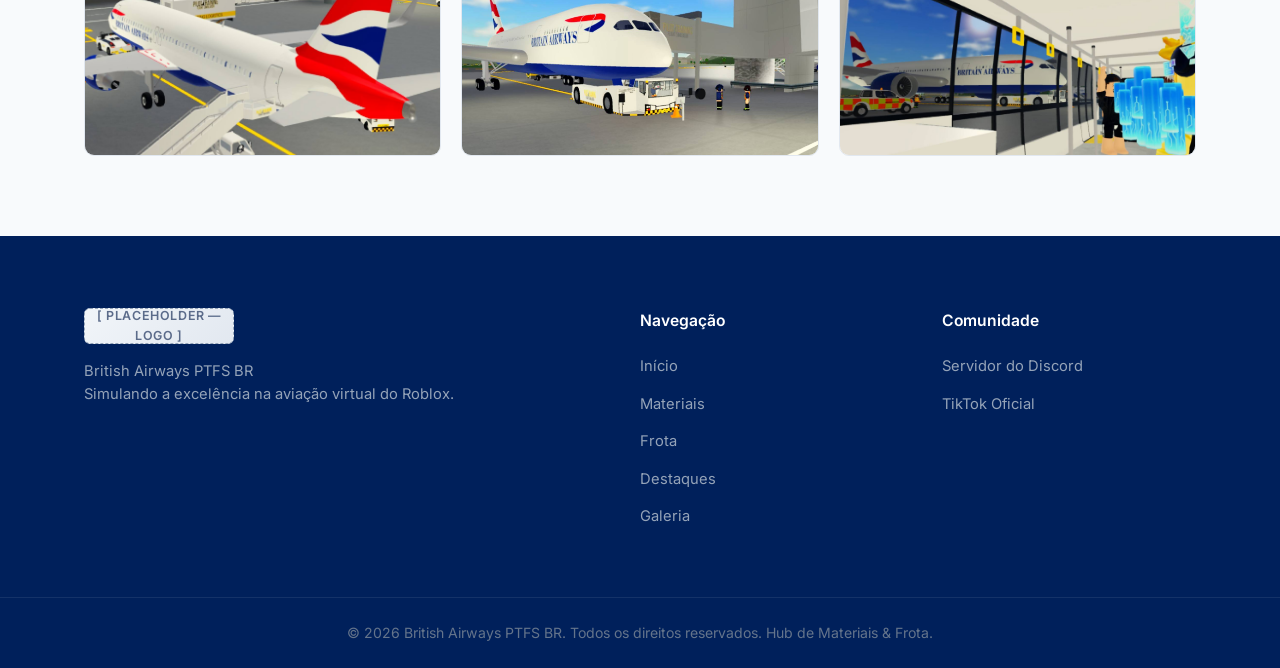
==== commit fba7b258: "Update index.html" ====
--- a/index.html
+++ b/index.html
@@ -83,7 +83,7 @@
                     <div class="card-body">
                         <h3>SOP — Procedimentos Padronizados</h3>
                         <p>Guia detalhado contendo etapas de acionamento, táxi, navegação e pouso para toda a frota no PTFS.</p>
-                        <button class="btn-secondary btn-toast">Consultar Documento</button>
+                        <button type="button" class="btn-secondary btn-toast">Consultar Documento</button>
                     </div>
                 </div>
                 
@@ -93,7 +93,7 @@
                     <div class="card-body">
                         <h3>Fraseologia e Comunicação ATC</h3>
                         <p>Manual prático de radiocomunicação em texto e voz para voos controlados em eventos e comboios.</p>
-                        <button class="btn-secondary btn-toast">Consultar Documento</button>
+                        <button type="button" class="btn-secondary btn-toast">Consultar Documento</button>
                     </div>
                 </div>
             </div>
@@ -113,8 +113,8 @@
                 <img src="assets/img/galeria-02.jpg" alt="Registro Operacional 2" class="gallery-img reveal">
                 <img src="assets/img/galeria-03.jpg" alt="Registro Operacional 3" class="gallery-img reveal">
                 <img src="assets/img/galeria-04.jpg" alt="Registro Operacional 4" class="gallery-img reveal">
-                <img src="assets/img/galeria-05.png" alt="Registro Operacional 5" class="gallery-img reveal">
-                <img src="assets/img/galeria-06.png" alt="Registro Operacional 6" class="gallery-img reveal">
+                <img src="assets/img/galeria-05.jpg" alt="Registro Operacional 5" class="gallery-img reveal">
+                <img src="assets/img/galeria-06.jpg" alt="Registro Operacional 6" class="gallery-img reveal">
             </div>
         </div>
     </section>
--- a/css/style.css
+++ b/css/style.css
@@ -49,8 +49,7 @@
     -webkit-font-smoothing: antialiased;
     overflow-x: hidden; /* Garantia em todos os breakpoints */
     opacity: 0;
-    /* O transform foi removido para consertar o BUG de position: fixed (Containing Block) */
-    transition: opacity 0.35s ease; 
+    transition: opacity 0.35s ease;
 }
 
 body.page-loaded {
@@ -131,22 +130,21 @@
 }
 
 .placeholder-gallery {
-    height: 100%;
-    min-height: 220px;
+    width: 100%;
+    aspect-ratio: 16 / 10;
     border-radius: var(--radius-md);
     border: 1px solid var(--border-color);
 }
 
 .placeholder-gallery:hover {
     border-color: var(--border-hover);
-    transform: scale(1.01);
-}
-
-/* Classe exclusiva para integrar as imagens injetadas na galeria */
+    transform: scale(1.02);
+}
+
+/* Estilo padronizado horizontal para todas as imagens da galeria */
 .gallery-img {
     width: 100%;
-    height: 100%;
-    min-height: 220px;
+    aspect-ratio: 16 / 10;
     object-fit: cover;
     border-radius: var(--radius-md);
     border: 1px solid var(--border-color);
@@ -156,7 +154,7 @@
 
 .gallery-img:hover {
     border-color: var(--border-hover);
-    transform: scale(1.01);
+    transform: scale(1.02);
 }
 
 .placeholder-modal-img {
@@ -640,21 +638,12 @@
 }
 
 /* =========================================================================
-   GALERIA MASONRY CLEAN
+   GALERIA HORIZONTAL UNIFORME
    ========================================================================= */
 .gallery-grid {
     display: grid;
-    grid-template-columns: repeat(auto-fit, minmax(280px, 1fr));
+    grid-template-columns: repeat(auto-fill, minmax(300px, 1fr));
     gap: 20px;
-    grid-auto-rows: 240px;
-}
-
-.gallery-grid .span-2 {
-    grid-column: span 2;
-}
-
-.gallery-grid .tall {
-    grid-row: span 2;
 }
 
 /* =========================================================================
@@ -925,10 +914,6 @@
     .hero-content h1 {
         font-size: 2.4rem;
     }
-
-    .gallery-grid .span-2 {
-        grid-column: span 1;
-    }
     
     .footer-grid {
         grid-template-columns: 1fr;
